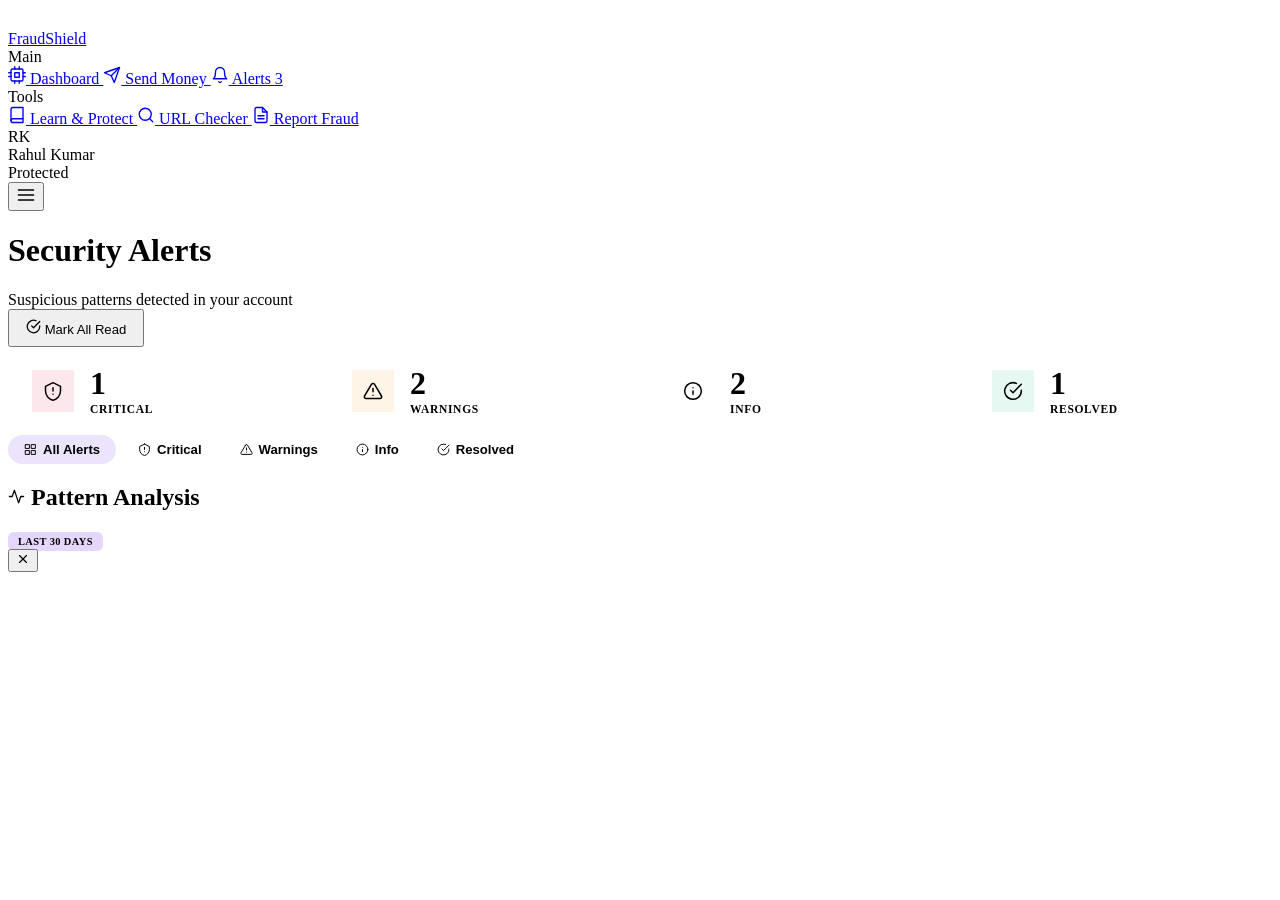
==== alerts.html @ bb003f95 "Implement Dashboard, Alerts, and Reporting UI modules" ====
<!DOCTYPE html>
<html lang="en">
<head>
  <meta charset="UTF-8"/>
  <meta name="viewport" content="width=device-width, initial-scale=1.0"/>
  <title>Security Alerts – FraudShield</title>
  <meta name="description" content="Review and manage all your security alerts and fraud warnings."/>
  <link rel="stylesheet" href="styles/main.css"/>
  <link rel="stylesheet" href="styles/dashboard.css"/>
</head>
<body>
<div class="app-body">

<aside class="sidebar" id="sidebar">
  <div class="sidebar-header">
    <a href="index.html" class="sidebar-logo">
      <div class="logo-icon">
        <svg width="18" height="18" viewBox="0 0 24 24" fill="none" stroke="white" stroke-width="2" stroke-linecap="round" stroke-linejoin="round"><path d="M12 2L3 6.5v5.5C3 17.5 7 22 12 23c5-1 9-5.5 9-11V6.5L12 2z"/><polyline points="9,12 11,14 15,10"/></svg>
      </div>
      <span class="logo-text">FraudShield</span>
    </a>
  </div>
  <nav class="sidebar-nav">
    <div class="nav-section-label">Main</div>
    <a href="dashboard.html" class="nav-item">
      <svg width="18" height="18" viewBox="0 0 24 24" fill="none" stroke="currentColor" stroke-width="1.8" stroke-linecap="round" stroke-linejoin="round" class="icon"><rect x="4" y="4" width="16" height="16" rx="2"/><rect x="9" y="9" width="6" height="6"/><line x1="9" y1="1" x2="9" y2="4"/><line x1="15" y1="1" x2="15" y2="4"/><line x1="9" y1="20" x2="9" y2="23"/><line x1="15" y1="20" x2="15" y2="23"/><line x1="20" y1="9" x2="23" y2="9"/><line x1="20" y1="14" x2="23" y2="14"/><line x1="1" y1="9" x2="4" y2="9"/><line x1="1" y1="14" x2="4" y2="14"/></svg>
      Dashboard
    </a>
    <a href="transaction.html" class="nav-item">
      <svg width="18" height="18" viewBox="0 0 24 24" fill="none" stroke="currentColor" stroke-width="1.8" stroke-linecap="round" stroke-linejoin="round" class="icon"><line x1="22" y1="2" x2="11" y2="13"/><polygon points="22,2 15,22 11,13 2,9 22,2"/></svg>
      Send Money
    </a>
    <a href="alerts.html" class="nav-item active">
      <svg width="18" height="18" viewBox="0 0 24 24" fill="none" stroke="currentColor" stroke-width="1.8" stroke-linecap="round" stroke-linejoin="round" class="icon"><path d="M18 8A6 6 0 006 8c0 7-3 9-3 9h18s-3-2-3-9"/><path d="M13.73 21a2 2 0 01-3.46 0"/></svg>
      Alerts
      <span class="nav-badge" id="alertBadge">3</span>
    </a>
    <div class="nav-section-label">Tools</div>
    <a href="learn.html" class="nav-item">
      <svg width="18" height="18" viewBox="0 0 24 24" fill="none" stroke="currentColor" stroke-width="1.8" stroke-linecap="round" stroke-linejoin="round" class="icon"><path d="M4 19.5A2.5 2.5 0 016.5 17H20"/><path d="M6.5 2H20v20H6.5A2.5 2.5 0 014 19.5v-15A2.5 2.5 0 016.5 2z"/></svg>
      Learn &amp; Protect
    </a>
    <a href="checker.html" class="nav-item">
      <svg width="18" height="18" viewBox="0 0 24 24" fill="none" stroke="currentColor" stroke-width="1.8" stroke-linecap="round" stroke-linejoin="round" class="icon"><circle cx="11" cy="11" r="8"/><line x1="21" y1="21" x2="16.65" y2="16.65"/></svg>
      URL Checker
    </a>
    <a href="report.html" class="nav-item">
      <svg width="18" height="18" viewBox="0 0 24 24" fill="none" stroke="currentColor" stroke-width="1.8" stroke-linecap="round" stroke-linejoin="round" class="icon"><path d="M14 2H6a2 2 0 00-2 2v16a2 2 0 002 2h12a2 2 0 002-2V8z"/><polyline points="14,2 14,8 20,8"/><line x1="16" y1="13" x2="8" y2="13"/><line x1="16" y1="17" x2="8" y2="17"/></svg>
      Report Fraud
    </a>
  </nav>
  <div class="sidebar-footer">
    <div class="sidebar-user">
      <div class="user-avatar">RK</div>
      <div>
        <div class="user-name">Rahul Kumar</div>
        <div class="user-status"><span class="status-dot"></span> Protected</div>
      </div>
    </div>
  </div>
</aside>

<main class="main-content">
  <header class="topbar">
    <button class="menu-toggle" onclick="toggleSidebar()">
      <svg width="20" height="20" viewBox="0 0 24 24" fill="none" stroke="currentColor" stroke-width="2" stroke-linecap="round" stroke-linejoin="round"><line x1="3" y1="12" x2="21" y2="12"/><line x1="3" y1="6" x2="21" y2="6"/><line x1="3" y1="18" x2="21" y2="18"/></svg>
    </button>
    <div class="topbar-title">
      <h1>Security Alerts</h1>
      <span>Suspicious patterns detected in your account</span>
    </div>
    <div class="topbar-end">
      <button class="btn btn-ghost" id="markAllReadBtn" onclick="markAllRead()" style="font-size:0.82rem;padding:8px 16px">
        <svg width="15" height="15" viewBox="0 0 24 24" fill="none" stroke="currentColor" stroke-width="2" stroke-linecap="round" stroke-linejoin="round"><path d="M22 11.08V12a10 10 0 11-5.93-9.14"/><polyline points="22,4 12,14.01 9,11.01"/></svg>
        Mark All Read
      </button>
    </div>
  </header>

  <div class="page-body">

    <!-- Summary Bar -->
    <div class="alerts-summary-bar anim-up">
      <div class="summary-tile">
        <div class="summary-tile-icon si-crimson">
          <svg width="20" height="20" viewBox="0 0 24 24" fill="none" stroke="currentColor" stroke-width="1.8" stroke-linecap="round" stroke-linejoin="round"><path d="M12 2L3 6.5v5.5C3 17.5 7 22 12 23c5-1 9-5.5 9-11V6.5L12 2z"/><line x1="12" y1="8" x2="12" y2="12"/><line x1="12" y1="16" x2="12.01" y2="16"/></svg>
        </div>
        <div>
          <div class="stile-count" style="color:var(--crimson-lt)" id="cnt-critical">1</div>
          <div class="stile-label">Critical</div>
        </div>
      </div>
      <div class="summary-tile">
        <div class="summary-tile-icon si-amber">
          <svg width="20" height="20" viewBox="0 0 24 24" fill="none" stroke="currentColor" stroke-width="1.8" stroke-linecap="round" stroke-linejoin="round"><path d="M10.29 3.86L1.82 18a2 2 0 001.71 3h16.94a2 2 0 001.71-3L13.71 3.86a2 2 0 00-3.42 0z"/><line x1="12" y1="9" x2="12" y2="13"/><line x1="12" y1="17" x2="12.01" y2="17"/></svg>
        </div>
        <div>
          <div class="stile-count" style="color:var(--amber-lt)" id="cnt-warning">2</div>
          <div class="stile-label">Warnings</div>
        </div>
      </div>
      <div class="summary-tile">
        <div class="summary-tile-icon si-sky">
          <svg width="20" height="20" viewBox="0 0 24 24" fill="none" stroke="currentColor" stroke-width="1.8" stroke-linecap="round" stroke-linejoin="round"><circle cx="12" cy="12" r="10"/><line x1="12" y1="8" x2="12" y2="8"/><line x1="12" y1="12" x2="12" y2="16"/></svg>
        </div>
        <div>
          <div class="stile-count" style="color:var(--sky-lt)" id="cnt-info">2</div>
          <div class="stile-label">Info</div>
        </div>
      </div>
      <div class="summary-tile">
        <div class="summary-tile-icon si-emerald">
          <svg width="20" height="20" viewBox="0 0 24 24" fill="none" stroke="currentColor" stroke-width="1.8" stroke-linecap="round" stroke-linejoin="round"><path d="M22 11.08V12a10 10 0 11-5.93-9.14"/><polyline points="22,4 12,14.01 9,11.01"/></svg>
        </div>
        <div>
          <div class="stile-count" style="color:var(--emerald-lt)" id="cnt-resolved">1</div>
          <div class="stile-label">Resolved</div>
        </div>
      </div>
    </div>

    <!-- Filter Tabs -->
    <div class="filter-tabs anim-up" id="filterTabs">
      <button class="filter-tab active" data-filter="all" onclick="filterAlerts('all',this)">
        <svg width="13" height="13" viewBox="0 0 24 24" fill="none" stroke="currentColor" stroke-width="1.8" stroke-linecap="round" stroke-linejoin="round"><rect x="3" y="3" width="7" height="7"/><rect x="14" y="3" width="7" height="7"/><rect x="14" y="14" width="7" height="7"/><rect x="3" y="14" width="7" height="7"/></svg>
        All Alerts
      </button>
      <button class="filter-tab" data-filter="critical" onclick="filterAlerts('critical',this)">
        <svg width="13" height="13" viewBox="0 0 24 24" fill="none" stroke="currentColor" stroke-width="1.8" stroke-linecap="round" stroke-linejoin="round"><path d="M12 2L3 6.5v5.5C3 17.5 7 22 12 23c5-1 9-5.5 9-11V6.5L12 2z"/><line x1="12" y1="8" x2="12" y2="12"/><line x1="12" y1="16" x2="12.01" y2="16"/></svg>
        Critical
      </button>
      <button class="filter-tab" data-filter="warning" onclick="filterAlerts('warning',this)">
        <svg width="13" height="13" viewBox="0 0 24 24" fill="none" stroke="currentColor" stroke-width="1.8" stroke-linecap="round" stroke-linejoin="round"><path d="M10.29 3.86L1.82 18a2 2 0 001.71 3h16.94a2 2 0 001.71-3L13.71 3.86a2 2 0 00-3.42 0z"/><line x1="12" y1="9" x2="12" y2="13"/><line x1="12" y1="17" x2="12.01" y2="17"/></svg>
        Warnings
      </button>
      <button class="filter-tab" data-filter="info" onclick="filterAlerts('info',this)">
        <svg width="13" height="13" viewBox="0 0 24 24" fill="none" stroke="currentColor" stroke-width="1.8" stroke-linecap="round" stroke-linejoin="round"><circle cx="12" cy="12" r="10"/><line x1="12" y1="8" x2="12" y2="8"/><line x1="12" y1="12" x2="12" y2="16"/></svg>
        Info
      </button>
      <button class="filter-tab" data-filter="resolved" onclick="filterAlerts('resolved',this)">
        <svg width="13" height="13" viewBox="0 0 24 24" fill="none" stroke="currentColor" stroke-width="1.8" stroke-linecap="round" stroke-linejoin="round"><path d="M22 11.08V12a10 10 0 11-5.93-9.14"/><polyline points="22,4 12,14.01 9,11.01"/></svg>
        Resolved
      </button>
    </div>

    <!-- Alert List -->
    <div id="alertsContainer" style="display:flex;flex-direction:column;gap:0.875rem"></div>

    <!-- Pattern Analysis -->
    <div class="glass-card col-card anim-up">
      <div class="section-head">
        <h2>
          <svg width="17" height="17" viewBox="0 0 24 24" fill="none" stroke="currentColor" stroke-width="1.8" stroke-linecap="round" stroke-linejoin="round" class="icon"><polyline points="22,12 18,12 15,21 9,3 6,12 2,12"/></svg>
          Pattern Analysis
        </h2>
        <span class="chip chip-violet">Last 30 days</span>
      </div>
      <div class="pattern-grid" id="patternGrid"></div>
    </div>

  </div>
</main>
</div><!-- /.app-body -->

<!-- Alert Detail Modal -->
<div class="modal-overlay" id="alertModal">
  <div class="modal-box" style="max-width:560px">
    <button class="modal-close-btn" onclick="closeModal('alertModal')">
      <svg width="14" height="14" viewBox="0 0 24 24" fill="none" stroke="currentColor" stroke-width="2" stroke-linecap="round" stroke-linejoin="round"><line x1="18" y1="6" x2="6" y2="18"/><line x1="6" y1="6" x2="18" y2="18"/></svg>
    </button>
    <div id="alertModalContent"></div>
  </div>
</div>

<script src="js/app.js"></script>
<script src="js/icons.js"></script>
<script src="js/alerts.js"></script>
</body>
</html>
---- styles/dashboard.css ----
/* ====================================================
   FraudShield – dashboard.css  v2
   ==================================================== */

/* Safety Score Card */
.score-card {
  padding: 2rem;
  display: flex; align-items: center; gap: 2.5rem;
  position: relative; overflow: hidden;
}
.score-card::after {
  content: '';
  position: absolute; right: -60px; top: -60px;
  width: 280px; height: 280px; border-radius: 50%;
  background: radial-gradient(circle, rgba(124,58,237,0.12) 0%, transparent 70%);
  pointer-events: none;
}
.score-text { flex: 1; min-width: 0; }
.score-eyebrow {
  font-size: 0.68rem; font-weight: 800; letter-spacing: 0.14em;
  text-transform: uppercase; color: var(--violet-lt); margin-bottom: 0.75rem;
  display: flex; align-items: center; gap: 6px;
}
.score-eyebrow .icon { width: 13px; height: 13px; }
.score-number {
  font-family: var(--fhead); font-size: 4.5rem; font-weight: 900;
  line-height: 1; letter-spacing: -0.04em; color: var(--t1);
}
.score-max { font-size: 1.6rem; font-weight: 400; color: var(--t3); vertical-align: baseline; }
.score-level {
  margin-top: 0.75rem; display: flex; align-items: center; gap: 10px;
  font-size: 1rem; font-weight: 700;
}
.score-tip {
  font-size: 0.83rem; color: var(--t2); margin-top: 0.5rem;
  line-height: 1.5; max-width: 320px;
}
.score-ring-wrap { flex-shrink: 0; position: relative; z-index: 1; }
.ring-svg { filter: drop-shadow(0 0 16px rgba(124,58,237,0.35)); }
.ring-track { opacity: 0.08; }
.ring-fill {
  transition: stroke-dashoffset 1.5s cubic-bezier(0.4,0,0.2,1);
  transform-origin: center; transform: rotate(-90deg);
}
.ring-text { font-family: var(--fhead); }
.ring-num { font-size: 14px; font-weight: 800; fill: var(--t1); }
.ring-pct { font-size: 8px; font-weight: 600; fill: var(--t3); }

.score-actions { display: flex; gap: 0.875rem; margin-top: 1.5rem; flex-wrap: wrap; }
.score-actions .btn { font-size: 0.84rem; padding: 10px 20px; }

/* Threat Breakdown Strips */
.threat-strips { display: grid; grid-template-columns: repeat(3,1fr); gap: 1rem; margin-top: 1rem; }
.threat-strip {
  padding: 1.25rem;
  border-radius: var(--r-md);
  background: var(--bg-glass);
  border: 1px solid var(--border);
  display: flex; flex-direction: column; gap: 8px;
  position: relative; overflow: hidden;
}
.threat-strip::before {
  content: ''; position: absolute; left: 0; top: 0; bottom: 0; width: 3px;
}
.threat-strip.danger-strip::before { background: var(--crimson); }
.threat-strip.warn-strip::before   { background: var(--amber); }
.threat-strip.ok-strip::before     { background: var(--emerald); }
.ts-header { display: flex; justify-content: space-between; align-items: center; }
.ts-label { font-size: 0.75rem; font-weight: 600; color: var(--t3); }
.ts-val   { font-family: var(--fmono); font-size: 0.8rem; font-weight: 700; }
.ts-bar-track { height: 4px; background: rgba(255,255,255,0.06); border-radius: 99px; }
.ts-bar { height: 100%; border-radius: 99px; transition: width 1.2s ease; }

/* Risk Analysis Card (Transaction page) */
.risk-meter-card { padding: 1.5rem; }
.risk-label-row { display: flex; align-items: center; justify-content: space-between; margin-bottom: 0.875rem; }
.risk-label-title { font-size: 0.78rem; font-weight: 700; color: var(--t3); text-transform: uppercase; letter-spacing: 0.08em; }
.risk-label-value {
  font-family: var(--fmono); font-size: 0.82rem; font-weight: 700; padding: 3px 10px;
  border-radius: 99px;
}
.risk-label-value.low      { background: rgba(5,150,105,0.12); color: var(--emerald-lt); }
.risk-label-value.medium   { background: rgba(217,119,6,0.12);  color: var(--amber-lt); }
.risk-label-value.high     { background: rgba(217,119,6,0.15);  color: var(--amber-lt); }
.risk-label-value.critical { background: rgba(220,38,38,0.12); color: var(--crimson-lt); }

.risk-track {
  height: 10px; background: rgba(255,255,255,0.07);
  border-radius: 99px; overflow: hidden; margin-bottom: 1rem;
  position: relative;
}
.risk-fill {
  height: 100%; width: 0; border-radius: 99px;
  transition: width 0.7s ease, background 0.7s;
}
.risk-markers {
  display: flex; justify-content: space-between;
  font-size: 0.64rem; color: var(--t3); margin-top: 3px;
  font-family: var(--fmono);
}

.risk-factors { display: flex; flex-direction: column; gap: 6px; margin-top: 1rem; }
.rf-item {
  display: flex; align-items: flex-start; gap: 8px;
  padding: 9px 12px; border-radius: var(--r-sm);
  font-size: 0.8rem; color: var(--t2); line-height: 1.4;
}
.rf-item .icon { width: 14px; height: 14px; flex-shrink: 0; margin-top: 1px; }
.rf-ok  { background: rgba(5,150,105,0.06); border: 1px solid rgba(52,211,153,0.12); }
.rf-ok .icon { color: var(--emerald-lt); }
.rf-warn{ background: rgba(217,119,6,0.06); border: 1px solid rgba(251,191,36,0.15); }
.rf-warn .icon{ color: var(--amber-lt); }
.rf-bad { background: rgba(220,38,38,0.06); border: 1px solid rgba(248,113,113,0.15); }
.rf-bad .icon { color: var(--crimson-lt); }

/* Fraud Modal */
.fraud-modal-head {
  padding: 2rem; text-align: center;
  position: relative;
}
.fraud-modal-head::after {
  content:''; position:absolute; inset:0; pointer-events:none;
  background: radial-gradient(ellipse at 50% 0%, rgba(220,38,38,0.15) 0%, transparent 70%);
}
.fraud-modal-head.warn-head::after {
  background: radial-gradient(ellipse at 50% 0%, rgba(217,119,6,0.15) 0%, transparent 70%);
}
.fraud-icon-ring {
  width: 72px; height: 72px; border-radius: 50%;
  display: flex; align-items: center; justify-content: center;
  margin: 0 auto 1.25rem;
  position: relative; z-index: 1;
}
.fraud-icon-ring.danger-ring { background: rgba(220,38,38,0.12); border: 2px solid rgba(248,113,113,0.3); }
.fraud-icon-ring.warn-ring   { background: rgba(217,119,6,0.12); border: 2px solid rgba(251,191,36,0.3); }
.fraud-icon-ring .icon { width: 32px; height: 32px; }
.fir-danger .icon { color: var(--crimson-lt); }
.fir-warn   .icon { color: var(--amber-lt); }
.fraud-modal-title {
  font-family: var(--fhead); font-size: 1.4rem; font-weight: 800;
  color: var(--t1); position: relative; z-index: 1;
}
.fraud-modal-subtitle {
  font-size: 0.85rem; color: var(--t2); margin-top: 0.4rem;
  font-family: var(--fmono); position: relative; z-index: 1;
}

.fraud-modal-body { padding: 1.5rem; }
.risk-breakdown { display: flex; flex-direction: column; gap: 8px; margin-bottom: 1.25rem; }

.edu-box {
  padding: 1rem 1.25rem; border-radius: var(--r-md);
  background: rgba(124,58,237,0.07); border: 1px solid rgba(124,58,237,0.18);
  font-size: 0.83rem; color: var(--t2); line-height: 1.6;
}
.edu-box strong { color: var(--violet-lt); }

.fraud-modal-actions {
  padding: 1.25rem 1.5rem 1.5rem;
  display: flex; flex-direction: column; gap: 0.75rem;
  border-top: 1px solid var(--border);
}
.fraud-modal-actions .btn { font-size: 0.9rem; padding: 13px; width: 100%; }

/* Full Alerts page */
.alerts-summary-bar {
  display: grid; grid-template-columns: repeat(4,1fr); gap: 1rem;
}
.summary-tile {
  padding: 1.25rem 1.5rem; border-radius: var(--r-lg);
  background: var(--bg-glass); border: 1px solid var(--border);
  display: flex; align-items: center; gap: 1rem;
}
.summary-tile-icon {
  width: 42px; height: 42px; border-radius: var(--r-md);
  display: flex; align-items: center; justify-content: center; flex-shrink: 0;
}
.summary-tile-icon .icon { width: 20px; height: 20px; }
.stile-count { font-family: var(--fhead); font-size: 2rem; font-weight: 800; line-height: 1; }
.stile-label { font-size: 0.72rem; color: var(--t3); font-weight: 600; margin-top: 4px; text-transform: uppercase; letter-spacing: 0.06em; }

.filter-tabs {
  display: flex; gap: 6px; flex-wrap: wrap;
}
.filter-tab {
  padding: 7px 16px; border-radius: 99px;
  background: none; border: 1px solid var(--border);
  color: var(--t3); font-size: 0.82rem; font-weight: 600;
  cursor: pointer; display: flex; align-items: center; gap: 6px;
  transition: all 0.2s;
}
.filter-tab .icon { width: 13px; height: 13px; }
.filter-tab:hover { border-color: rgba(255,255,255,0.2); color: var(--t2); }
.filter-tab.active { background: rgba(124,58,237,0.14); border-color: rgba(124,58,237,0.4); color: var(--violet-lt); }

.full-alert-card {
  padding: 1.25rem 1.5rem; border-radius: var(--r-lg);
  border: 1px solid var(--border); cursor: pointer;
  transition: all 0.25s; position: relative;
}
.full-alert-card::before {
  content:''; position:absolute; left:0; top:0; bottom:0;
  width:3px; border-radius:99px 0 0 99px;
}
.full-alert-card.critical::before { background: var(--crimson); }
.full-alert-card.warning::before  { background: var(--amber); }
.full-alert-card.info::before     { background: var(--sky); }
.full-alert-card.resolved::before { background: var(--emerald); }
.full-alert-card.critical { background: rgba(220,38,38,0.04); }
.full-alert-card.warning  { background: rgba(217,119,6,0.04); }
.full-alert-card.info     { background: rgba(2,132,199,0.04); }
.full-alert-card.resolved { background: rgba(5,150,105,0.04); }
.full-alert-card:hover { transform: translateX(4px); box-shadow: var(--sh-md); }
.full-alert-card.unread { border-color: rgba(255,255,255,0.12); }

.alert-card-header { display: flex; align-items: center; gap: 12px; margin-bottom: 0.75rem; }
.alert-card-icon {
  width: 36px; height: 36px; border-radius: var(--r-sm);
  display: flex; align-items: center; justify-content: center; flex-shrink: 0;
}
.alert-card-icon .icon { width: 18px; height: 18px; }
.aci-critical { background: rgba(220,38,38,0.12); color: var(--crimson-lt); }
.aci-warning  { background: rgba(217,119,6,0.12);  color: var(--amber-lt); }
.aci-info     { background: rgba(2,132,199,0.12);  color: var(--sky-lt); }
.aci-resolved { background: rgba(5,150,105,0.12);  color: var(--emerald-lt); }
.alert-card-title {
  font-family: var(--fhead); font-size: 0.95rem; font-weight: 700;
  color: var(--t1); display: flex; align-items: center; gap: 10px;
}
.alert-card-desc { font-size: 0.82rem; color: var(--t2); line-height: 1.55; }
.alert-card-footer {
  display: flex; align-items: center; justify-content: space-between;
  margin-top: 1rem; padding-top: 0.875rem; border-top: 1px solid var(--border);
}
.alert-card-time { font-size: 0.7rem; color: var(--t3); }
.alert-card-actions { display: flex; gap: 0.5rem; }
.alert-action-btn {
  padding: 6px 14px; border-radius: var(--r-xs);
  font-size: 0.76rem; font-weight: 600; cursor: pointer;
  border: 1px solid var(--border); background: var(--bg-glass);
  color: var(--t2); transition: all 0.2s;
}
.alert-action-btn:hover { color: var(--t1); border-color: rgba(255,255,255,0.2); }
.btn-take-action {
  background: rgba(220,38,38,0.1) !important;
  border-color: rgba(220,38,38,0.3) !important;
  color: var(--crimson-lt) !important;
}
.btn-take-action:hover { background: rgba(220,38,38,0.18) !important; }

.unread-dot {
  width: 8px; height: 8px; border-radius: 50%;
  background: var(--violet-lt); position: absolute; top: 1rem; right: 1rem;
  animation: pulse-green 2s infinite;
}

/* Pattern Analysis */
.pattern-grid { display: grid; grid-template-columns: repeat(auto-fit,minmax(200px,1fr)); gap: 1rem; }
.pattern-item { padding: 1.1rem 1.25rem; border-radius: var(--r-md); background: var(--bg-glass); border: 1px solid var(--border); }
.pi-row { display: flex; justify-content: space-between; align-items: center; margin-bottom: 8px; }
.pi-label { font-size: 0.78rem; font-weight: 600; color: var(--t3); }
.pi-value { font-family: var(--fmono); font-size: 0.8rem; font-weight: 700; }
.pi-desc  { font-size: 0.72rem; color: var(--t3); margin-top: 6px; line-height: 1.4; }

/* Checker */
.url-scan-card { padding: 2rem; }
.url-input-wrap {
  display: flex; gap: 1rem; align-items: flex-start;
}
.url-field-wrap { flex: 1; position: relative; }
.url-field-wrap .form-input {
  padding-left: 44px; padding-right: 44px;
  font-family: var(--fmono); font-size: 0.88rem;
}
.url-input-icon { position: absolute; left: 14px; top: 50%; transform: translateY(-50%); color: var(--t3); width: 16px; height: 16px; pointer-events: none; }
.url-clear-btn { position: absolute; right: 12px; top: 50%; transform: translateY(-50%); background: none; border: none; color: var(--t3); cursor: pointer; display: none; padding: 2px; }
.url-clear-btn:hover { color: var(--t1); }
.url-clear-btn .icon { width: 14px; height: 14px; }

.scan-anim { display: flex; align-items: center; gap: 5px; }
.scan-bar {
  width: 4px; border-radius: 99px; background: var(--violet-lt);
  animation: scan-bars 1s ease-in-out infinite; flex-shrink: 0;
}
.scan-bar:nth-child(1){ height:12px; animation-delay:0s; }
.scan-bar:nth-child(2){ height:24px; animation-delay:0.15s; }
.scan-bar:nth-child(3){ height:18px; animation-delay:0.3s; }
.scan-bar:nth-child(4){ height:28px; animation-delay:0.45s; }
.scan-bar:nth-child(5){ height:16px; animation-delay:0.6s; }
@keyframes scan-bars { 0%,100%{ opacity:.3; transform:scaleY(0.7); } 50%{ opacity:1; transform:scaleY(1); } }

.result-box { padding: 1.5rem; border-radius: var(--r-lg); display: none; }
.result-box.safe    { background: rgba(5,150,105,0.06); border: 1px solid rgba(52,211,153,0.2); }
.result-box.warning { background: rgba(217,119,6,0.06); border: 1px solid rgba(251,191,36,0.2); }
.result-box.danger  { background: rgba(220,38,38,0.06); border: 1px solid rgba(248,113,113,0.2); }

.result-verdict-row { display: flex; align-items: center; gap: 12px; margin-bottom: 1.25rem; }
.verdict-icon { width: 42px; height: 42px; border-radius: var(--r-md); display: flex; align-items: center; justify-content: center; flex-shrink: 0; }
.verdict-icon .icon { width: 22px; height: 22px; }
.vi-safe    { background: rgba(5,150,105,0.15); color: var(--emerald-lt); }
.vi-warning { background: rgba(217,119,6,0.15);  color: var(--amber-lt); }
.vi-danger  { background: rgba(220,38,38,0.12); color: var(--crimson-lt); }
.verdict-title { font-family: var(--fhead); font-size: 1.1rem; font-weight: 800; }
.verdict-url   { font-family: var(--fmono); font-size: 0.75rem; color: var(--t3); margin-top: 3px; max-width: 400px; overflow: hidden; text-overflow: ellipsis; white-space: nowrap; }

.check-grid { display: grid; grid-template-columns: repeat(auto-fit, minmax(130px,1fr)); gap: 0.875rem; }
.check-item { padding: 1rem; border-radius: var(--r-md); background: rgba(255,255,255,0.03); border: 1px solid var(--border); }
.check-item-label { font-size: 0.7rem; font-weight: 600; color: var(--t3); margin-bottom: 4px; }
.check-item-val { font-size: 0.85rem; font-weight: 700; display: flex; align-items: center; gap: 5px; }
.check-item-val .icon { width: 14px; height: 14px; }
.cv-ok   { color: var(--emerald-lt); }
.cv-bad  { color: var(--crimson-lt); }
.cv-warn { color: var(--amber-lt); }
.check-item-desc { font-size: 0.7rem; color: var(--t3); margin-top: 4px; }

/* Recent Checks */
.recent-item {
  display: flex; align-items: center; gap: 10px;
  padding: 10px 12px; border-radius: var(--r-sm);
  cursor: pointer; transition: background 0.2s;
}
.recent-item:hover { background: var(--bg-hover); }
.ri-icon { width: 28px; height: 28px; border-radius: var(--r-xs); display: flex; align-items: center; justify-content: center; flex-shrink: 0; }
.ri-icon .icon { width: 14px; height: 14px; }
.ri-url { font-family: var(--fmono); font-size: 0.78rem; color: var(--t2); flex: 1; overflow: hidden; text-overflow: ellipsis; white-space: nowrap; }
.ri-status { font-size: 0.68rem; font-weight: 700; padding: 2px 8px; border-radius: 99px; }
.ri-time { font-size: 0.68rem; color: var(--t3); margin-left: 8px; }

/* Flag education cards */
.flag-cards { display: grid; grid-template-columns: repeat(3,1fr); gap: 1rem; }
.flag-card { padding: 1.25rem; border-radius: var(--r-md); background: var(--bg-glass); border: 1px solid var(--border); }
.flag-icon { width: 38px; height: 38px; border-radius: var(--r-sm); display: flex; align-items: center; justify-content: center; margin-bottom: 0.875rem; }
.flag-icon .icon { width: 19px; height: 19px; }
.flag-title { font-size: 0.85rem; font-weight: 700; color: var(--t1); margin-bottom: 5px; }
.flag-desc  { font-size: 0.76rem; color: var(--t2); line-height: 1.5; }

/* Learn page */
.journey-card { padding: 1.75rem; }
.journey-meta { display: flex; align-items: center; gap: 2rem; margin-bottom: 1.25rem; }
.j-stat { text-align: center; }
.j-stat-val { font-family: var(--fhead); font-size: 2rem; font-weight: 800; color: var(--t1); line-height: 1; }
.j-stat-lable { font-size: 0.7rem; color: var(--t3); margin-top: 4px; font-weight: 600; }
.j-progress-bar { height: 8px; background: rgba(255,255,255,0.07); border-radius: 99px; overflow: hidden; }
.j-fill { height: 100%; border-radius: 99px; background: var(--g-brand); transition: width 1s ease; }
.j-pct { font-size: 0.76rem; color: var(--t3); margin-top: 6px; text-align: right; }

.mod-tabs { display: flex; gap: 6px; flex-wrap: wrap; }
.mod-tab {
  padding: 7px 16px; border-radius: 99px; border: 1px solid var(--border);
  background: none; color: var(--t3); font-size: 0.82rem; font-weight: 600;
  cursor: pointer; display: flex; align-items: center; gap: 6px; transition: all 0.2s;
}
.mod-tab .icon { width: 13px; height: 13px; }
.mod-tab:hover { border-color: rgba(255,255,255,0.2); color: var(--t2); }
.mod-tab.active { background: rgba(124,58,237,0.14); border-color: rgba(124,58,237,0.4); color: var(--violet-lt); }

.lessons-grid { display: grid; grid-template-columns: repeat(auto-fill, minmax(280px,1fr)); gap: 1.25rem; }
.lesson-card {
  border-radius: var(--r-lg); border: 1px solid var(--border);
  background: var(--bg-glass);
  cursor: pointer; overflow: hidden;
  transition: all 0.25s;
}
.lesson-card:hover { border-color: rgba(124,58,237,0.3); transform: translateY(-4px); box-shadow: var(--sh-violet); }
.lesson-card.completed { border-color: rgba(5,150,105,0.25); }

.lesson-thumb {
  height: 100px; display: flex; align-items: center; justify-content: center;
  position: relative; overflow: hidden;
}
.lesson-thumb .icon { width: 40px; height: 40px; opacity: 0.9; }
.lesson-thumb::after {
  content: ''; position: absolute; inset: 0;
  background: linear-gradient(to bottom, transparent 50%, rgba(0,0,0,0.4));
}
.t-violet  { background: linear-gradient(135deg, rgba(124,58,237,0.5), rgba(167,139,250,0.3)); color: var(--violet-lt); }
.t-crimson { background: linear-gradient(135deg, rgba(220,38,38,0.5), rgba(248,113,113,0.3)); color: var(--crimson-lt); }
.t-teal    { background: linear-gradient(135deg, rgba(13,148,136,0.5), rgba(45,212,191,0.3)); color: var(--teal-lt); }
.t-amber   { background: linear-gradient(135deg, rgba(217,119,6,0.5), rgba(251,191,36,0.3)); color: var(--amber-lt); }
.t-sky     { background: linear-gradient(135deg, rgba(2,132,199,0.5), rgba(56,189,248,0.3)); color: var(--sky-lt); }
.t-emerald { background: linear-gradient(135deg, rgba(5,150,105,0.5), rgba(52,211,153,0.3)); color: var(--emerald-lt); }

.lesson-completed-overlay {
  position: absolute; top: 8px; right: 8px; z-index: 2;
  width: 24px; height: 24px; border-radius: 50%;
  background: var(--emerald); display: flex; align-items: center; justify-content: center;
}
.lesson-completed-overlay .icon { width: 14px; height: 14px; color: white; }

.lesson-body { padding: 1.25rem; }
.lesson-cat { font-size: 0.65rem; font-weight: 800; letter-spacing: 0.1em; text-transform: uppercase; color: var(--violet-lt); margin-bottom: 5px; }
.lesson-title { font-family: var(--fhead); font-size: 0.95rem; font-weight: 700; color: var(--t1); margin-bottom: 6px; line-height: 1.3; }
.lesson-desc  { font-size: 0.78rem; color: var(--t2); line-height: 1.5; }
.lesson-footer {
  display: flex; align-items: center; gap: 8px; flex-wrap: wrap;
  margin-top: 0.875rem; padding-top: 0.875rem; border-top: 1px solid var(--border);
}
.lesson-meta-pill {
  display: inline-flex; align-items: center; gap: 4px;
  padding: 3px 9px; border-radius: 99px;
  font-size: 0.68rem; font-weight: 600;
  background: var(--bg-glass); border: 1px solid var(--border); color: var(--t3);
}
.lesson-meta-pill .icon { width: 11px; height: 11px; }
.xp-pill { margin-left: auto; background: rgba(124,58,237,0.1); border-color: rgba(124,58,237,0.2); color: var(--violet-lt); }

/* Quiz */
.quiz-wrap { max-width: 620px; }
.quiz-q-num { font-size: 0.72rem; font-weight: 700; color: var(--violet-lt); text-transform: uppercase; letter-spacing: 0.1em; margin-bottom: 0.75rem; }
.quiz-question-text { font-family: var(--fhead); font-size: 1.05rem; font-weight: 700; color: var(--t1); line-height: 1.5; }
.quiz-options { display: flex; flex-direction: column; gap: 8px; margin-top: 1.25rem; }
.quiz-opt {
  padding: 12px 16px; border-radius: var(--r-md);
  border: 1px solid var(--border);
  background: var(--bg-glass);
  cursor: pointer; font-size: 0.88rem; color: var(--t2); font-weight: 500;
  transition: all 0.2s; display: flex; align-items: center; gap: 10px;
}
.quiz-opt:hover { border-color: rgba(124,58,237,0.4); color: var(--t1); background: rgba(124,58,237,0.07); }
.quiz-opt.correct { border-color: rgba(5,150,105,0.5); background: rgba(5,150,105,0.1); color: var(--emerald-lt); }
.quiz-opt.wrong   { border-color: rgba(220,38,38,0.4); background: rgba(220,38,38,0.07); color: var(--crimson-lt); }
.opt-num { width: 24px; height: 24px; border-radius: 50%; border: 1px solid var(--border); display: flex; align-items: center; justify-content: center; font-size: 0.7rem; font-weight: 700; flex-shrink: 0; }
.quiz-feedback {
  padding: 12px 15px; border-radius: var(--r-md);
  font-size: 0.84rem; line-height: 1.55; margin-top: 1rem;
}
.fb-correct { background: rgba(5,150,105,0.08); border: 1px solid rgba(52,211,153,0.2); color: var(--emerald-lt); }
.fb-wrong   { background: rgba(220,38,38,0.07); border: 1px solid rgba(248,113,113,0.2); color: var(--crimson-lt); }
.quiz-nav { display: flex; align-items: center; justify-content: space-between; margin-top: 1.5rem; }

/* Report page */
.emergency-bar {
  padding: 1rem 1.5rem; border-radius: var(--r-lg);
  background: rgba(220,38,38,0.08); border: 1px solid rgba(220,38,38,0.25);
  display: flex; align-items: center; justify-content: space-between;
  gap: 1rem;
}
.emergency-bar-left { display: flex; align-items: center; gap: 12px; }
.emergency-icon { width: 40px; height: 40px; border-radius: var(--r-md); background: rgba(220,38,38,0.15); display: flex; align-items: center; justify-content: center; flex-shrink: 0; }
.emergency-icon .icon { width: 20px; height: 20px; color: var(--crimson-lt); }
.emergency-title { font-weight: 700; color: var(--t1); font-size: 0.95rem; }
.emergency-sub { font-size: 0.78rem; color: var(--t2); margin-top: 2px; }
.emergency-num { font-family: var(--fhead); font-size: 1.5rem; font-weight: 900; color: var(--crimson-lt); letter-spacing: -0.02em; }

.report-columns { display: grid; grid-template-columns: 1fr 320px; gap: 1.5rem; align-items: start; }
.report-card { padding: 1.75rem; }

.step-indicator { display: flex; align-items: center; margin-bottom: 2rem; }
.rport-step {
  display: flex; flex-direction: column; align-items: center; gap: 5px;
  position: relative; flex: 1;
}
.rport-step:not(:last-child)::after {
  content: ''; position: absolute; left: calc(50% + 18px); top: 18px;
  right: calc(-50% + 18px); height: 2px;
  background: var(--border);
  transition: background 0.4s;
}
.rport-step.done:not(:last-child)::after { background: var(--violet); }
.step-circle {
  width: 36px; height: 36px; border-radius: 50%;
  border: 2px solid var(--border);
  display: flex; align-items: center; justify-content: center;
  font-size: 0.82rem; font-weight: 700; color: var(--t3);
  background: var(--bg-card); transition: all 0.3s; flex-shrink: 0;
}
.step-circle .icon { width: 14px; height: 14px; }
.rport-step.active .step-circle { border-color: var(--violet); color: var(--violet-lt); background: rgba(124,58,237,0.12); }
.rport-step.done   .step-circle { border-color: var(--emerald); background: rgba(5,150,105,0.15); color: var(--emerald-lt); }
.step-text { font-size: 0.7rem; font-weight: 600; color: var(--t3); }
.rport-step.active .step-text { color: var(--violet-lt); }
.rport-step.done   .step-text { color: var(--emerald-lt); }

.step-body { display: none; }
.step-body.visible { display: block; }

.fraud-type-grid { display: grid; grid-template-columns: repeat(3,1fr); gap: 0.875rem; }
.fraud-type-card {
  padding: 1.25rem 0.875rem; border-radius: var(--r-md);
  border: 1px solid var(--border); background: var(--bg-glass);
  cursor: pointer; text-align: center;
  transition: all 0.2s; display: flex; flex-direction: column; align-items: center; gap: 10px;
}
.fraud-type-card:hover { border-color: rgba(124,58,237,0.3); background: rgba(124,58,237,0.07); }
.fraud-type-card.selected { border-color: rgba(124,58,237,0.6); background: rgba(124,58,237,0.12); }
.ft-icon { width: 46px; height: 46px; border-radius: var(--r-md); display: flex; align-items: center; justify-content: center; }
.ft-icon .icon { width: 22px; height: 22px; }
.ft-label { font-size: 0.8rem; font-weight: 700; color: var(--t1); }
.ft-desc  { font-size: 0.7rem; color: var(--t3); line-height: 1.4; }

.what-to-do-card { padding: 1.25rem; border-radius: var(--r-lg); background: var(--bg-glass); border: 1px solid var(--border); }
.wtd-step {
  display: flex; gap: 12px; padding: 10px 0;
  border-bottom: 1px solid var(--border);
}
.wtd-step:last-child { border-bottom: none; }
.wtd-num { width: 24px; height: 24px; border-radius: 50%; background: rgba(124,58,237,0.15); display: flex; align-items: center; justify-content: center; font-size: 0.7rem; font-weight: 800; color: var(--violet-lt); flex-shrink: 0; }
.wtd-text { font-size: 0.82rem; color: var(--t2); line-height: 1.5; }

.helpline-item { display: flex; align-items: center; gap: 12px; padding: 10px 0; border-bottom: 1px solid var(--border); }
.helpline-item:last-child { border-bottom: none; }
.helpline-icon { width: 34px; height: 34px; border-radius: var(--r-sm); display: flex; align-items: center; justify-content: center; flex-shrink: 0; }
.helpline-icon .icon { width: 16px; height: 16px; }
.helpline-name { font-size: 0.82rem; font-weight: 700; color: var(--t1); }
.helpline-num  { font-family: var(--fmono); font-size: 0.9rem; font-weight: 800; color: var(--violet-lt); }

.preview-row {
  display: flex; justify-content: space-between; align-items: flex-start; gap: 1rem;
  padding: 9px 0; border-bottom: 1px solid var(--border);
}
.preview-row:last-child { border-bottom: none; }
.prev-label { font-size: 0.75rem; color: var(--t3); font-weight: 600; white-space: nowrap; }
.prev-value { font-size: 0.82rem; color: var(--t1); font-weight: 500; text-align: right; }

.upload-zone {
  border: 2px dashed var(--border); border-radius: var(--r-md);
  padding: 2rem; text-align: center; cursor: pointer;
  transition: all 0.25s;
}
.upload-zone:hover { border-color: rgba(124,58,237,0.5); background: rgba(124,58,237,0.04); }
.upload-icon { width: 44px; height: 44px; border-radius: var(--r-md); background: rgba(124,58,237,0.1); display: flex; align-items: center; justify-content: center; margin: 0 auto 1rem; }
.upload-icon .icon { width: 22px; height: 22px; color: var(--violet-lt); }
.upload-label { font-weight: 600; color: var(--t2); margin-bottom: 4px; }
.upload-sub { font-size: 0.76rem; color: var(--t3); }

.uploaded-file {
  display: flex; align-items: center; gap: 8px; padding: 7px 10px;
  border-radius: var(--r-sm); background: rgba(124,58,237,0.07);
  border: 1px solid rgba(124,58,237,0.2);
  font-size: 0.78rem; color: var(--violet-lt); margin-top: 6px;
}
.uploaded-file .icon { width: 13px; height: 13px; }

/* Landing Page Additions */
.landing-nav {
  position: fixed; top: 0; left: 0; right: 0; z-index: 999;
  padding: 0 2.5rem; height: 64px;
  display: flex; align-items: center; justify-content: space-between;
  transition: all 0.3s;
}
.landing-nav.scrolled {
  background: rgba(5,8,18,0.9);
  backdrop-filter: blur(20px);
  border-bottom: 1px solid var(--border);
}
.nav-links { display: flex; align-items: center; gap: 0.5rem; }
.nav-links a {
  padding: 8px 16px; color: var(--t3); text-decoration: none;
  font-size: 0.88rem; font-weight: 500; border-radius: var(--r-sm);
  transition: all 0.2s;
}
.nav-links a:hover { color: var(--t1); background: var(--bg-hover); }
.nav-cta { display: flex; align-items: center; gap: 0.75rem; }

.hero-section {
  min-height: 100vh; display: flex; align-items: center;
  position: relative; overflow: hidden;
  padding: 8rem 2.5rem 4rem;
}
.hero-bg-glow {
  position: absolute; inset: 0; pointer-events: none;
}
.glow-1 { position: absolute; width: 600px; height: 600px; top: -150px; left: -100px; border-radius: 50%; background: radial-gradient(circle, rgba(124,58,237,0.12) 0%, transparent 70%); animation: drift1 20s ease-in-out infinite; }
.glow-2 { position: absolute; width: 500px; height: 500px; top: 100px; right: -100px; border-radius: 50%; background: radial-gradient(circle, rgba(13,148,136,0.1) 0%, transparent 70%); animation: drift2 25s ease-in-out infinite; }
@keyframes drift1 { 0%,100%{transform:translate(0,0)} 33%{transform:translate(40px,-30px)} 66%{transform:translate(-20px,40px)} }
@keyframes drift2 { 0%,100%{transform:translate(0,0)} 33%{transform:translate(-40px,20px)} 66%{transform:translate(30px,-40px)} }

.hero-grid { display: grid; grid-template-columns: 1fr 1fr; gap: 4rem; align-items: center; max-width: 1200px; margin: 0 auto; width: 100%; position: relative; z-index: 1; }
.hero-badge {
  display: inline-flex; align-items: center; gap: 8px;
  padding: 6px 16px; border-radius: 99px;
  background: rgba(124,58,237,0.1); border: 1px solid rgba(124,58,237,0.3);
  font-size: 0.75rem; font-weight: 600; color: var(--violet-lt);
  margin-bottom: 1.5rem;
}
.hero-badge .icon { width: 13px; height: 13px; }
.hero-h1 {
  font-family: var(--fhead); font-size: 3.5rem; font-weight: 900;
  line-height: 1.1; letter-spacing: -0.03em; color: var(--t1);
  margin-bottom: 1.25rem;
}
.hero-h1 span { color: transparent; -webkit-text-stroke: 1px var(--violet-lt); }
.hero-desc { font-size: 1.05rem; color: var(--t2); line-height: 1.7; margin-bottom: 2rem; max-width: 460px; }
.hero-ctas { display: flex; gap: 0.875rem; flex-wrap: wrap; margin-bottom: 2.5rem; }
.hero-stats { display: flex; gap: 2rem; }
.hstat-val { font-family: var(--fhead); font-size: 1.4rem; font-weight: 800; color: var(--t1); }
.hstat-label { font-size: 0.72rem; color: var(--t3); margin-top: 2px; }
.hstat-divider { width: 1px; background: var(--border); }

/* Preview Card */
.hero-preview {
  position: relative;
}
.hero-preview-card {
  background: var(--bg-card); border: 1px solid var(--border);
  border-radius: var(--r-xl);
  padding: 1.5rem;
  box-shadow: var(--sh-lg);
  position: relative; overflow: hidden;
}
.hero-preview-card::before {
  content: ''; position: absolute; top: 0; left: 0; right: 0; height: 1px;
  background: linear-gradient(90deg, transparent, rgba(124,58,237,0.5), transparent);
}
.preview-topbar {
  display: flex; align-items: center; gap: 8px; margin-bottom: 1.25rem;
  padding-bottom: 1rem; border-bottom: 1px solid var(--border);
}
.preview-dots { display: flex; gap: 5px; }
.preview-dots span { width: 10px; height: 10px; border-radius: 50%; display: block; }
.dot-red    { background: #ef4444; }
.dot-yellow { background: #f59e0b; }
.dot-green  { background: #10b981; }

.prev-card-title { font-size: 0.8rem; font-weight: 600; color: var(--t3); margin-left: auto; }

.prev-score-row { display: flex; align-items: center; gap: 1.25rem; margin-bottom: 1.25rem; }
.prev-score-circle {
  width: 64px; height: 64px; border-radius: 50%;
  border: 3px solid;
  display: flex; align-items: center; justify-content: center; flex-shrink: 0;
}
.prev-score-num { font-family: var(--fhead); font-size: 1.3rem; font-weight: 900; }
.prev-score-label { font-size: 0.75rem; color: var(--t3); margin-top: 3px; }
.prev-stat-row { display: grid; grid-template-columns: repeat(3,1fr); gap: 0.75rem; margin-bottom: 1rem; }
.prev-stat { text-align: center; padding: 0.875rem 0.5rem; border-radius: var(--r-sm); background: rgba(255,255,255,0.03); border: 1px solid var(--border); }
.prev-stat-v { font-family: var(--fhead); font-size: 1.1rem; font-weight: 800; }
.prev-stat-l { font-size: 0.65rem; color: var(--t3); margin-top: 3px; }
.prev-alert { display: flex; align-items: center; gap: 8px; padding: 0.875rem; border-radius: var(--r-sm); border: 1px solid rgba(220,38,38,0.25); background: rgba(220,38,38,0.06); }
.prev-alert-icon { width: 28px; height: 28px; border-radius: var(--r-xs); background: rgba(220,38,38,0.12); display: flex; align-items: center; justify-content: center; flex-shrink: 0; }
.prev-alert-icon .icon { width: 14px; height: 14px; color: var(--crimson-lt); }
.prev-alert-title { font-size: 0.78rem; font-weight: 700; color: var(--t1); }
.prev-alert-sub { font-size: 0.68rem; color: var(--t3); }

.float-badge {
  position: absolute; right: -16px; bottom: 40px;
  background: var(--bg-card); border: 1px solid rgba(5,150,105,0.3);
  border-radius: var(--r-md); padding: 0.875rem 1rem;
  display: flex; align-items: center; gap: 10px; box-shadow: var(--sh-md);
}
.float-badge-icon { width: 36px; height: 36px; border-radius: var(--r-sm); background: rgba(5,150,105,0.12); display: flex; align-items: center; justify-content: center; }
.float-badge-icon .icon { width: 18px; height: 18px; color: var(--emerald-lt); }
.float-badge-t { font-size: 0.8rem; font-weight: 700; color: var(--t1); }
.float-badge-s { font-size: 0.7rem; color: var(--t3); }

/* Sections */
.section-eyebrow {
  display: inline-flex; align-items: center; gap: 7px;
  padding: 5px 14px; border-radius: 99px;
  background: rgba(124,58,237,0.1); border: 1px solid rgba(124,58,237,0.2);
  font-size: 0.7rem; font-weight: 700; color: var(--violet-lt); letter-spacing: 0.08em; text-transform: uppercase;
  margin-bottom: 1.25rem;
}
.section-eyebrow .icon { width: 12px; height: 12px; }
.section-h2 {
  font-family: var(--fhead); font-size: 2.4rem; font-weight: 900;
  color: var(--t1); line-height: 1.15; letter-spacing: -0.02em;
}
.section-sub { font-size: 1rem; color: var(--t2); line-height: 1.65; margin-top: 0.875rem; max-width: 540px; }

.features-section { padding: 6rem 2.5rem; max-width: 1200px; margin: 0 auto; width: 100%; }
.features-grid  { display: grid; grid-template-columns: repeat(3,1fr); gap: 1.5rem; margin-top: 3rem; }
.feature-card {
  padding: 1.75rem; border-radius: var(--r-xl);
  background: var(--bg-glass); border: 1px solid var(--border);
  transition: all 0.3s;
}
.feature-card:hover { border-color: rgba(124,58,237,0.3); transform: translateY(-6px); box-shadow: var(--sh-violet); }
.feature-icon {
  width: 52px; height: 52px; border-radius: var(--r-lg);
  display: flex; align-items: center; justify-content: center;
  margin-bottom: 1.25rem;
}
.feature-icon .icon { width: 26px; height: 26px; }
.fi-violet  { background: rgba(124,58,237,0.12); color: var(--violet-lt); }
.fi-teal    { background: rgba(13,148,136,0.12); color: var(--teal-lt); }
.fi-crimson { background: rgba(220,38,38,0.1);   color: var(--crimson-lt); }
.fi-amber   { background: rgba(217,119,6,0.1);   color: var(--amber-lt); }
.fi-sky     { background: rgba(2,132,199,0.1);   color: var(--sky-lt); }
.fi-emerald { background: rgba(5,150,105,0.1);   color: var(--emerald-lt); }
.feature-h3 { font-family: var(--fhead); font-size: 1.05rem; font-weight: 700; color: var(--t1); margin-bottom: 0.5rem; }
.feature-desc { font-size: 0.85rem; color: var(--t2); line-height: 1.65; }

.steps-section { padding: 6rem 2.5rem; background: var(--bg-1); }
.steps-inner { max-width: 1200px; margin: 0 auto; }
.steps-grid { display: grid; grid-template-columns: repeat(3,1fr); gap: 3rem; margin-top: 3rem; position: relative; }
.steps-grid::before {
  content: ''; position: absolute; top: 36px; left: calc(16.66% + 36px); right: calc(16.66% + 36px);
  height: 2px; background: linear-gradient(90deg, var(--violet) 0%, var(--teal) 100%);
}
.step-card { text-align: center; }
.step-num-wrap {
  width: 72px; height: 72px; border-radius: 50%;
  background: var(--bg-card); border: 2px solid var(--border);
  display: flex; align-items: center; justify-content: center;
  margin: 0 auto 1.5rem;
  position: relative; z-index: 1;
}
.step-num {
  width: 56px; height: 56px; border-radius: 50%;
  background: var(--g-brand);
  display: flex; align-items: center; justify-content: center;
  font-family: var(--fhead); font-size: 1.15rem; font-weight: 900; color: white;
}
.step-h3 { font-family: var(--fhead); font-size: 1.05rem; font-weight: 700; color: var(--t1); margin-bottom: 0.625rem; }
.step-desc { font-size: 0.85rem; color: var(--t2); line-height: 1.65; }

.threats-section { padding: 6rem 2.5rem; max-width: 1200px; margin: 0 auto; width: 100%; }
.threats-grid { display: grid; grid-template-columns: repeat(3,1fr); gap: 1.5rem; margin-top: 3rem; }
.threat-card {
  padding: 1.75rem; border-radius: var(--r-xl);
  border: 1px solid var(--border); background: var(--bg-glass);
  position: relative; overflow: hidden; transition: all 0.3s;
}
.threat-card::before {
  content: ''; position: absolute; top: 0; left: 0; right: 0; height: 2px;
}
.threat-card.t-phishing::before { background: linear-gradient(90deg, var(--crimson), var(--amber)); }
.threat-card.t-otp::before      { background: linear-gradient(90deg, var(--amber), var(--violet)); }
.threat-card.t-vishing::before  { background: linear-gradient(90deg, var(--violet), var(--sky)); }
.threat-card:hover { transform: translateY(-4px); box-shadow: var(--sh-md); }
.threat-icon { width: 48px; height: 48px; border-radius: var(--r-md); display: flex; align-items: center; justify-content: center; margin-bottom: 1.25rem; }
.threat-icon .icon { width: 24px; height: 24px; }
.threat-h3 { font-family: var(--fhead); font-size: 1rem; font-weight: 700; color: var(--t1); margin-bottom: 0.5rem; }
.threat-desc { font-size: 0.83rem; color: var(--t2); line-height: 1.65; }
.threat-link { font-size: 0.78rem; font-weight: 600; margin-top: 1rem; display: inline-flex; align-items: center; gap: 5px; text-decoration: none; transition: gap 0.2s; }
.threat-link:hover { gap: 8px; }
.threat-link .icon { width: 13px; height: 13px; }

.cta-section {
  padding: 6rem 2.5rem; text-align: center;
  background: var(--bg-1); position: relative; overflow: hidden;
}
.cta-glow-left { position:absolute; left:-100px; top:-50%; width:500px; height:500px; border-radius:50%; background:radial-gradient(circle,rgba(124,58,237,0.1) 0%,transparent 70%); }
.cta-glow-right{ position:absolute; right:-100px; top:-50%; width:500px; height:500px; border-radius:50%; background:radial-gradient(circle,rgba(13,148,136,0.1) 0%,transparent 70%); }
.cta-inner { position:relative; z-index:1; max-width:640px; margin:0 auto; }
.cta-h2 { font-family:var(--fhead); font-size:2.8rem; font-weight:900; color:var(--t1); line-height:1.15; letter-spacing:-0.02em; margin-bottom:1rem; }
.cta-sub { font-size:1rem; color:var(--t2); line-height:1.65; margin-bottom:2rem; }
.cta-btns { display:flex; gap:1rem; justify-content:center; flex-wrap:wrap; }

.landing-footer { padding: 2rem 2.5rem; border-top: 1px solid var(--border); display: flex; align-items: center; justify-content: space-between; }
.footer-logo { display: flex; align-items: center; gap: 8px; font-family: var(--fhead); font-size: 1rem; font-weight: 700; color: var(--t3); }
.footer-logo .logo-icon { width: 28px; height: 28px; }
.footer-copy { font-size: 0.78rem; color: var(--t3); }

/* Lesson Modal */
.lesson-modal-wrap { max-height: 85vh; overflow-y: auto; padding: 2rem; }
.lesson-content h3 { font-family: var(--fhead); font-size: 1.25rem; font-weight: 800; margin-bottom: 1rem; color: var(--t1); }
.lesson-content p { font-size: 0.9rem; color: var(--t2); line-height: 1.7; margin-bottom: 0.875rem; }
.lesson-highlight {
  padding: 1rem 1.25rem; border-radius: var(--r-md);
  background: rgba(124,58,237,0.08); border: 1px solid rgba(124,58,237,0.2);
  font-size: 0.86rem; color: var(--t1); line-height: 1.6; margin: 1rem 0;
}
.lesson-rule {
  padding: 1rem 1.25rem; border-radius: var(--r-md);
  background: rgba(5,150,105,0.08); border: 1px solid rgba(5,150,105,0.2);
  font-size: 0.86rem; color: var(--emerald-lt); font-weight: 600; margin-top: 1.25rem;
}
.lesson-modal-foot { padding: 1.25rem 2rem; border-top: 1px solid var(--border); display: flex; gap: 0.875rem; }

/* ====================================================
   DASHBOARD HOME CORE (Restored)
   ==================================================== */
.stats-grid {
  display: grid; grid-template-columns: repeat(3, 1fr) !important; gap: 1.5rem; margin-top: 2rem;
}
@media (max-width: 1024px) { .stats-grid { grid-template-columns: 1fr !important; } }

.stat-card { padding: 1.5rem; position: relative; }
.stat-card-top { display: flex; justify-content: space-between; align-items: flex-start; margin-bottom: 1rem; }

.stat-icon {
  width: 44px; height: 44px; border-radius: 12px;
  display: flex; align-items: center; justify-content: center;
}
.si-crimson { background: rgba(225, 29, 72, 0.1); color: var(--crimson-lt); }
.si-emerald { background: rgba(16, 185, 129, 0.1); color: var(--emerald-lt); }
.si-amber   { background: rgba(245, 158, 11, 0.1); color: var(--amber-lt); }
.si-violet  { background: rgba(124, 58, 237, 0.1); color: var(--violet-lt); }

.chip {
  padding: 4px 10px; border-radius: 6px; font-size: 0.65rem; font-weight: 800;
  text-transform: uppercase; letter-spacing: 0.04em;
}
.chip-crimson { background: rgba(225, 29, 72, 0.2); color: var(--crimson-lt); }
.chip-emerald { background: rgba(16, 185, 129, 0.2); color: var(--emerald-lt); }
.chip-amber   { background: rgba(245, 158, 11, 0.2); color: var(--amber-lt); }
.chip-violet  { background: rgba(124, 58, 237, 0.2); color: var(--violet-lt); }

.stat-value { font-family: var(--fhead); font-size: 2.2rem; font-weight: 800; color: #fff; line-height: 1.2; }
.stat-label { font-size: 0.85rem; color: var(--t3); margin-bottom: 0.75rem; }
.stat-trend { display: flex; align-items: center; gap: 4px; font-size: 0.75rem; font-weight: 700; }
.trend-up { color: var(--emerald-lt); }
.trend-dn { color: var(--crimson); }
.trend-warn { color: var(--amber-lt); }

/* Quick Actions */
.actions-grid {
  display: grid; grid-template-columns: repeat(6, 1fr); gap: 1rem; margin-top: 1rem;
}
@media (max-width: 1200px) { .actions-grid { grid-template-columns: repeat(3, 1fr); } }
@media (max-width: 600px) { .actions-grid { grid-template-columns: repeat(2, 1fr); } }

.action-tile {
  background: var(--bg-glass); border: 1px solid var(--border); border-radius: var(--r-md);
  padding: 1.25rem 1rem; display: flex; flex-direction: column; align-items: center; gap: 10px;
  text-decoration: none; color: var(--t2); font-size: 0.82rem; font-weight: 700; transition: all 0.2s;
}
.action-tile:hover {
  background: rgba(255,255,255,0.05); color: #fff; transform: translateY(-3px); border-color: var(--border-hover);
}
.action-tile-icon {
  width: 44px; height: 44px; border-radius: 12px; background: rgba(255,255,255,0.03);
  color: var(--t3); display: flex; align-items: center; justify-content: center; transition: 0.2s;
}
.action-tile:hover .action-tile-icon { background: var(--g-brand); color: #fff; box-shadow: 0 8px 16px rgba(124, 58, 237, 0.3); }

/* Transaction & Alert Rows */
/* Transaction & Alert Rows – Premium Redesign */
.txn-row {
  display: flex !important; align-items: center !important; gap: 16px !important;
  padding: 1.1rem 1.25rem !important; border-radius: 20px !important;
  background: rgba(255, 255, 255, 0.02) !important;
  border: 1px solid rgba(255, 255, 255, 0.05) !important;
  margin-bottom: 12px !important; transition: all 0.3s cubic-bezier(0.4, 0, 0.2, 1) !important;
  cursor: pointer;
}
.txn-row:hover {
  background: rgba(255, 255, 255, 0.04) !important;
  border-color: rgba(124, 58, 237, 0.3) !important;
  transform: translateX(6px) scale(1.01);
  box-shadow: 0 10px 30px rgba(0,0,0,0.2);
}

.txn-avatar {
  width: 46px !important; height: 46px !important; border-radius: 14px !important;
  transition: transform 0.3s; display: flex; align-items: center; justify-content: center;
  font-family: var(--fhead); font-weight: 800; color: #fff; font-size: 0.85rem;
  box-shadow: 0 4px 12px rgba(0,0,0,0.2);
}
.txn-row:hover .txn-avatar { transform: rotate(-5deg) scale(1.1); }

.txn-info { flex: 1; min-width: 0; }
.txn-name { font-weight: 700; font-size: 0.95rem; color: #fff; margin-bottom: 2px; }
.txn-sub { font-size: 0.72rem; color: var(--t3); display: flex; align-items: center; gap: 6px; }

.txn-right { text-align: right; }
.txn-amount { font-family: var(--fhead); font-weight: 800; font-size: 1.05rem; }
.txn-amount.debit { color: #fff; }
.txn-amount.credit { color: var(--emerald-lt); }

.txn-badge {
  display: inline-flex; align-items: center; gap: 5px;
  padding: 3px 10px; border-radius: 99px;
  font-size: 0.62rem; font-weight: 900; text-transform: uppercase;
  margin-top: 6px; letter-spacing: 0.02em;
}
.tb-safe { background: rgba(16, 185, 129, 0.12); color: var(--emerald-lt); }
.tb-warn { background: rgba(245, 158, 11, 0.12); color: var(--amber-lt); }
.tb-blocked { background: rgba(225, 29, 72, 0.12); color: var(--crimson-lt); }

/* Alert row simple refinement */
.alert-row {
  display: flex !important; align-items: flex-start !important; gap: 14px !important;
  padding: 12px 14px !important; border-radius: 16px !important;
  background: rgba(255, 255, 255, 0.02) !important;
  border: 1px solid transparent !important; margin-bottom: 8px !important;
  transition: 0.2s;
}
.alert-row:hover { background: rgba(255, 255, 255, 0.04); border-color: rgba(255, 255, 255, 0.08); }
.alert-row-icon { width: 38px; height: 38px; border-radius: 10px; flex-shrink: 0; display: flex; align-items: center; justify-content: center; }
.alert-row-info { flex: 1; }
.alert-row-title { font-size: 0.88rem; font-weight: 700; color: #fff; margin-bottom: 2px; }
.alert-row-desc { font-size: 0.74rem; color: var(--t3); line-height: 1.4; display: -webkit-box; -webkit-line-clamp: 2; -webkit-box-orient: vertical; overflow: hidden; }
.alert-row-time { font-size: 0.65rem; color: var(--t3); margin-top: 6px; font-weight: 600; }

/* Status Colors */
.st-safe { color: var(--emerald-lt); }
.st-warn { color: var(--amber-lt); }
.st-danger { color: var(--crimson-lt); }

.ai-high { background: rgba(220,38,38,0.12); color: var(--crimson-lt); }
.ai-med  { background: rgba(245, 158, 11, 0.12); color: var(--amber-lt); }
.ai-low  { background: rgba(16, 185, 129, 0.12); color: var(--emerald-lt); }
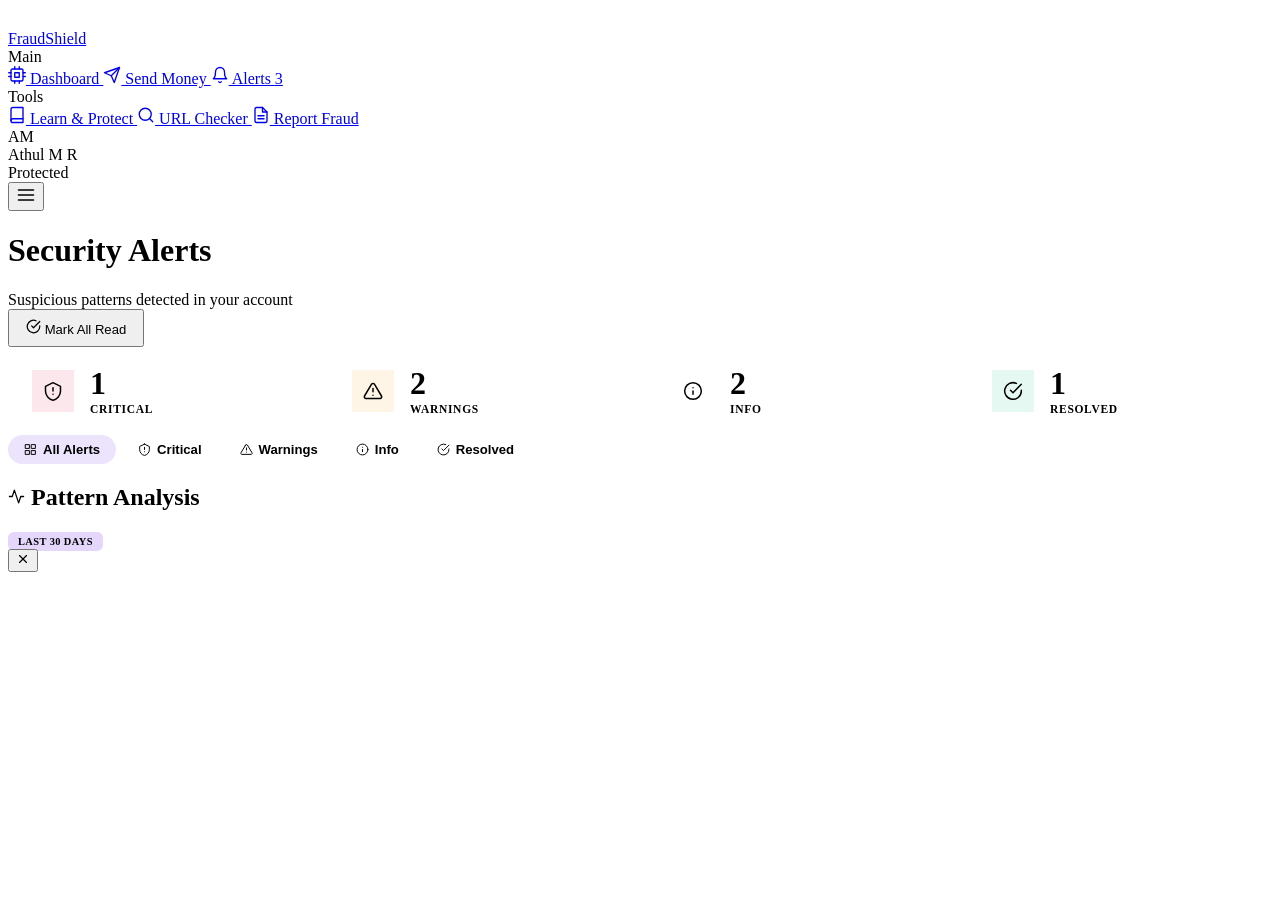
==== commit 841496eb: "normalizing username in all the pages" ====
--- a/alerts.html
+++ b/alerts.html
@@ -2,11 +2,12 @@
 <html lang="en">
 <head>
   <meta charset="UTF-8"/>
-  <meta name="viewport" content="width=device-width, initial-scale=1.0"/>
+  <meta name="viewport" content="width=device-width, initial-scale=1.0, maximum-scale=1.0, user-scalable=no, viewport-fit=cover"/>
   <title>Security Alerts – FraudShield</title>
   <meta name="description" content="Review and manage all your security alerts and fraud warnings."/>
   <link rel="stylesheet" href="styles/main.css"/>
   <link rel="stylesheet" href="styles/dashboard.css"/>
+  <link rel="stylesheet" href="styles/mobile.css"/>
 </head>
 <body>
 <div class="app-body">
@@ -51,9 +52,9 @@
   </nav>
   <div class="sidebar-footer">
     <div class="sidebar-user">
-      <div class="user-avatar">RK</div>
+      <div class="user-avatar">AM</div>
       <div>
-        <div class="user-name">Rahul Kumar</div>
+        <div class="user-name">Athul M R</div>
         <div class="user-status"><span class="status-dot"></span> Protected</div>
       </div>
     </div>
--- a/styles/mobile.css
+++ b/styles/mobile.css
@@ -0,0 +1,730 @@
+/* ====================================================
+   FraudShield – mobile.css
+   Mobile-first responsive overrides for Android/iOS browsers
+   ==================================================== */
+
+/* ---- Prevent zoom on mobile ---- */
+html {
+  -webkit-text-size-adjust: 100%;
+  -ms-text-size-adjust: 100%;
+  touch-action: manipulation;
+}
+
+/* ---- Safe area insets (for notched phones) ---- */
+body {
+  padding-top: env(safe-area-inset-top, 0);
+  padding-bottom: env(safe-area-inset-bottom, 0);
+}
+
+/* ====================================================
+   TABLET BREAKPOINT (max-width: 768px)
+   ==================================================== */
+@media (max-width: 768px) {
+
+  /* ---- Hide sidebar, show bottom nav ---- */
+  .sidebar {
+    position: fixed !important;
+    top: auto !important;
+    bottom: 0 !important;
+    left: 0 !important;
+    right: 0 !important;
+    width: 100% !important;
+    height: auto !important;
+    flex-direction: row !important;
+    border-right: none !important;
+    border-top: 1px solid var(--border) !important;
+    background: rgba(8, 10, 20, 0.95) !important;
+    backdrop-filter: blur(20px) !important;
+    -webkit-backdrop-filter: blur(20px) !important;
+    z-index: 1100 !important;
+    padding: 0 !important;
+    padding-bottom: env(safe-area-inset-bottom, 0) !important;
+  }
+
+  /* Hide sidebar header, footer, section labels */
+  .sidebar-header,
+  .sidebar-footer,
+  .nav-section-label {
+    display: none !important;
+  }
+
+  /* Convert nav to horizontal bottom bar */
+  .sidebar-nav {
+    flex-direction: row !important;
+    padding: 0 !important;
+    gap: 0 !important;
+    width: 100% !important;
+    justify-content: space-around !important;
+    align-items: center !important;
+    overflow-x: auto !important;
+    -webkit-overflow-scrolling: touch;
+  }
+
+  /* Nav items as bottom tabs */
+  .nav-item {
+    flex-direction: column !important;
+    gap: 3px !important;
+    padding: 10px 6px 8px !important;
+    border-radius: 0 !important;
+    font-size: 0.6rem !important;
+    font-weight: 700 !important;
+    text-align: center !important;
+    min-width: 52px !important;
+    white-space: nowrap !important;
+    color: var(--t3) !important;
+  }
+
+  .nav-item.active {
+    color: var(--violet-lt) !important;
+    background: transparent !important;
+  }
+
+  .nav-item .icon {
+    width: 20px !important;
+    height: 20px !important;
+  }
+
+  /* Nav badge (alerts count) */
+  .nav-badge {
+    position: absolute !important;
+    top: 4px !important;
+    right: calc(50% - 18px) !important;
+    margin-left: 0 !important;
+    font-size: 0.55rem !important;
+    padding: 1px 4px !important;
+    min-width: 14px !important;
+    height: 14px !important;
+  }
+
+  .nav-item {
+    position: relative !important;
+  }
+
+  /* ---- Main content: remove sidebar margin ---- */
+  .main-content {
+    margin-left: 0 !important;
+    padding-bottom: 80px !important;
+    /* Space for bottom nav */
+  }
+
+  .app-body {
+    flex-direction: column !important;
+  }
+
+  /* ---- Topbar ---- */
+  .topbar {
+    padding: 0 1rem !important;
+    height: 64px !important;
+  }
+
+  .topbar-title h1 {
+    font-size: 1.05rem !important;
+  }
+
+  .topbar-title span {
+    font-size: 0.68rem !important;
+  }
+
+  .menu-toggle {
+    display: none !important;
+  }
+
+  .live-pill {
+    display: none !important;
+  }
+
+  .topbar-end {
+    gap: 8px !important;
+    display: flex !important;
+    align-items: center !important;
+  }
+
+  /* ---- Page Body ---- */
+  .page-body {
+    padding: 1.25rem !important;
+  }
+
+  /* ---- Safety Score Card ---- */
+  .score-card {
+    flex-direction: column !important;
+    text-align: center !important;
+    padding: 1.5rem !important;
+    gap: 1.5rem !important;
+  }
+
+  .score-number {
+    font-size: 3.2rem !important;
+  }
+
+  .score-max {
+    font-size: 1.2rem !important;
+  }
+
+  .score-tip {
+    max-width: 100% !important;
+  }
+
+  .score-actions {
+    justify-content: center !important;
+  }
+
+  .score-ring-wrap {
+    order: -1 !important;
+  }
+
+  /* ---- Stats Grid ---- */
+  .stats-grid {
+    grid-template-columns: repeat(2, 1fr) !important;
+    gap: 0.75rem !important;
+    margin-top: 1.25rem !important;
+  }
+
+  .stat-card {
+    padding: 1rem !important;
+  }
+
+  .stat-value {
+    font-size: 1.6rem !important;
+  }
+
+  .stat-label {
+    font-size: 0.75rem !important;
+  }
+
+  .stat-icon {
+    width: 36px !important;
+    height: 36px !important;
+    border-radius: 10px !important;
+  }
+
+  .chip {
+    font-size: 0.55rem !important;
+    padding: 2px 6px !important;
+  }
+
+  /* ---- Quick Actions Grid ---- */
+  .actions-grid {
+    grid-template-columns: repeat(3, 1fr) !important;
+    gap: 0.75rem !important;
+  }
+
+  .action-tile {
+    padding: 1rem 0.5rem !important;
+    font-size: 0.72rem !important;
+    gap: 6px !important;
+  }
+
+  .action-tile-icon {
+    width: 36px !important;
+    height: 36px !important;
+    border-radius: 10px !important;
+  }
+
+  .action-tile-icon svg {
+    width: 18px !important;
+    height: 18px !important;
+  }
+
+  /* ---- Two Column Layouts ---- */
+  .two-col,
+  .two-col-asym {
+    grid-template-columns: 1fr !important;
+    gap: 1rem !important;
+  }
+
+  /* ---- Glass Cards ---- */
+  .glass-card {
+    border-radius: 18px !important;
+    padding: 1.25rem !important;
+  }
+
+  .col-card {
+    padding: 1.25rem !important;
+  }
+
+  .section-head h2 {
+    font-size: 0.95rem !important;
+  }
+
+  /* ---- Transaction Rows ---- */
+  .txn-row {
+    padding: 0.875rem 1rem !important;
+    gap: 12px !important;
+    border-radius: 16px !important;
+    margin-bottom: 8px !important;
+  }
+
+  .txn-avatar {
+    width: 40px !important;
+    height: 40px !important;
+    border-radius: 12px !important;
+    font-size: 0.75rem !important;
+  }
+
+  .txn-name {
+    font-size: 0.85rem !important;
+  }
+
+  .txn-sub {
+    font-size: 0.65rem !important;
+  }
+
+  .txn-amount {
+    font-size: 0.9rem !important;
+  }
+
+  .txn-badge {
+    font-size: 0.55rem !important;
+    padding: 2px 7px !important;
+  }
+
+  /* ---- Alert Rows ---- */
+  .alert-row {
+    padding: 10px 12px !important;
+    gap: 10px !important;
+    border-radius: 14px !important;
+  }
+
+  .alert-row-icon {
+    width: 34px !important;
+    height: 34px !important;
+  }
+
+  .alert-row-title {
+    font-size: 0.82rem !important;
+  }
+
+  .alert-row-desc {
+    font-size: 0.68rem !important;
+  }
+
+  /* ---- Radar Grid ---- */
+  .radar-grid {
+    gap: 0.75rem !important;
+  }
+
+  /* ---- Notification Drawer ---- */
+  .notif-drawer {
+    width: 100% !important;
+    right: -100% !important;
+  }
+
+  .notif-drawer.open {
+    transform: translateX(-100%) !important;
+  }
+
+  /* ---- Modal System ---- */
+  .modal-overlay {
+    left: 0 !important;
+    padding: 1rem !important;
+    align-items: flex-end !important;
+  }
+
+  .modal-box {
+    border-radius: 24px 24px 0 0 !important;
+    max-height: 90vh !important;
+    overflow-y: auto !important;
+  }
+
+  .success-modal-box {
+    padding: 2rem 1.5rem !important;
+  }
+
+  /* ---- Transaction Page Layout ---- */
+  .txn-layout {
+    grid-template-columns: 1fr !important;
+    gap: 1rem !important;
+  }
+
+  .txn-main-card {
+    padding: 1.25rem !important;
+  }
+
+  .form-input {
+    padding: 14px 16px !important;
+    font-size: 16px !important;
+    /* Prevents iOS zoom on focus */
+  }
+
+  /* ---- URL Checker ---- */
+  .url-input-wrap {
+    flex-direction: column !important;
+  }
+
+  .url-scan-card {
+    padding: 1.25rem !important;
+  }
+
+  .check-grid {
+    grid-template-columns: repeat(2, 1fr) !important;
+    gap: 0.5rem !important;
+  }
+
+  .result-verdict-row {
+    flex-wrap: wrap !important;
+    gap: 10px !important;
+  }
+
+  .verdict-url {
+    max-width: 240px !important;
+  }
+
+  /* ---- Report Page ---- */
+  .report-columns {
+    grid-template-columns: 1fr !important;
+    gap: 1rem !important;
+  }
+
+  .fraud-type-grid {
+    grid-template-columns: repeat(2, 1fr) !important;
+    gap: 0.625rem !important;
+  }
+
+  .emergency-bar {
+    flex-direction: column !important;
+    text-align: center !important;
+    gap: 0.75rem !important;
+    padding: 1rem !important;
+  }
+
+  .emergency-bar-left {
+    flex-direction: column !important;
+    align-items: center !important;
+  }
+
+  .step-indicator {
+    overflow-x: auto !important;
+    padding-bottom: 0.5rem !important;
+  }
+
+  /* ---- Alerts Page ---- */
+  .alerts-summary-bar {
+    grid-template-columns: repeat(2, 1fr) !important;
+    gap: 0.75rem !important;
+  }
+
+  .summary-tile {
+    padding: 1rem !important;
+  }
+
+  .stile-count {
+    font-size: 1.5rem !important;
+  }
+
+  .filter-tabs {
+    overflow-x: auto !important;
+    flex-wrap: nowrap !important;
+    padding-bottom: 0.5rem !important;
+    -webkit-overflow-scrolling: touch;
+  }
+
+  .filter-tab {
+    white-space: nowrap !important;
+    flex-shrink: 0 !important;
+  }
+
+  .full-alert-card {
+    padding: 1rem 1.25rem !important;
+  }
+
+  .alert-card-actions {
+    flex-wrap: wrap !important;
+  }
+
+  /* ---- Learn Page ---- */
+  .lessons-grid {
+    grid-template-columns: 1fr !important;
+    gap: 1rem !important;
+  }
+
+  .journey-card {
+    padding: 1.25rem !important;
+  }
+
+  .journey-meta {
+    gap: 1rem !important;
+    flex-wrap: wrap !important;
+    justify-content: center !important;
+  }
+
+  .j-stat-val {
+    font-size: 1.5rem !important;
+  }
+
+  .mod-tabs {
+    overflow-x: auto !important;
+    flex-wrap: nowrap !important;
+    padding-bottom: 0.5rem !important;
+    -webkit-overflow-scrolling: touch;
+  }
+
+  .mod-tab {
+    white-space: nowrap !important;
+    flex-shrink: 0 !important;
+  }
+
+  .lesson-modal-wrap {
+    padding: 1.25rem !important;
+    max-height: 80vh !important;
+  }
+
+  /* ---- ML Intelligence section ---- */
+  .glass-card .glass-card {
+    padding: 1.25rem !important;
+  }
+
+  /* ---- Pattern grid ---- */
+  .pattern-grid {
+    grid-template-columns: 1fr !important;
+  }
+
+  /* ---- Flag cards ---- */
+  .flag-cards {
+    grid-template-columns: 1fr !important;
+  }
+
+  /* ---- Buttons ---- */
+  .btn {
+    padding: 12px 20px !important;
+    font-size: 0.88rem !important;
+  }
+
+  .btn-sm {
+    padding: 8px 14px !important;
+    font-size: 0.76rem !important;
+  }
+
+  /* ---- Recent checks ---- */
+  .recent-item {
+    padding: 10px 8px !important;
+  }
+
+  .ri-url {
+    max-width: 120px !important;
+  }
+
+  .ri-time {
+    display: none !important;
+  }
+
+  /* ---- Upload zone ---- */
+  .upload-zone {
+    padding: 1.5rem !important;
+  }
+
+  /* ---- Helpline items ---- */
+  .helpline-item {
+    flex-wrap: wrap !important;
+    gap: 8px !important;
+  }
+
+  /* ---- Threat strips ---- */
+  .threat-strips {
+    grid-template-columns: 1fr !important;
+  }
+
+  /* ---- Notif items ---- */
+  .notif-item {
+    padding: 12px !important;
+  }
+}
+
+/* ====================================================
+   SMALL PHONE BREAKPOINT (max-width: 400px)
+   ==================================================== */
+@media (max-width: 400px) {
+
+  .stats-grid {
+    grid-template-columns: 1fr !important;
+  }
+
+  .actions-grid {
+    grid-template-columns: repeat(2, 1fr) !important;
+  }
+
+  .score-number {
+    font-size: 2.6rem !important;
+  }
+
+  .ring-svg {
+    width: 110px !important;
+    height: 110px !important;
+  }
+
+  .hero-h1 {
+    font-size: 1.8rem !important;
+  }
+
+  .hero-desc {
+    font-size: 0.9rem !important;
+  }
+
+  .hero-stats {
+    flex-direction: column !important;
+    gap: 0.75rem !important;
+  }
+
+  .stat-val {
+    font-size: 1.8rem !important;
+  }
+
+  .check-grid {
+    grid-template-columns: 1fr !important;
+  }
+
+  .fraud-type-grid {
+    grid-template-columns: 1fr !important;
+  }
+
+  .alerts-summary-bar {
+    grid-template-columns: 1fr !important;
+  }
+
+  .nav-item {
+    font-size: 0.55rem !important;
+    min-width: 44px !important;
+    padding: 8px 4px 6px !important;
+  }
+}
+
+/* ====================================================
+   LANDING PAGE MOBILE (index.html)
+   ==================================================== */
+@media (max-width: 768px) {
+  .nav-premium {
+    padding: 0 5% !important;
+    height: 60px !important;
+  }
+
+  .logo-text {
+    font-size: 1.1rem !important;
+  }
+
+  .hero-section {
+    padding: 100px 5% 60px !important;
+    min-height: auto !important;
+  }
+
+  .hero-h1 {
+    font-size: clamp(2rem, 7vw, 2.8rem) !important;
+  }
+
+  .hero-desc {
+    font-size: 1rem !important;
+  }
+
+  .hero-ctas {
+    flex-direction: column !important;
+    align-items: stretch !important;
+  }
+
+  .hero-ctas .btn {
+    text-align: center !important;
+    padding: 14px 24px !important;
+  }
+
+  .hero-visual {
+    margin-top: 2.5rem !important;
+    padding: 1.25rem !important;
+    border-radius: 24px !important;
+  }
+
+  .hero-stats {
+    grid-template-columns: 1fr !important;
+    gap: 1rem !important;
+    text-align: center !important;
+  }
+
+  .stat-card {
+    text-align: center !important;
+  }
+
+  .preview-card {
+    padding: 1.25rem !important;
+    border-radius: 16px !important;
+  }
+}
+
+/* ====================================================
+   TOUCH OPTIMIZATIONS
+   ==================================================== */
+@media (hover: none) and (pointer: coarse) {
+
+  /* Remove hover effects on touch devices */
+  .txn-row:hover,
+  .action-tile:hover,
+  .nav-item:hover,
+  .lesson-card:hover,
+  .feature-card:hover,
+  .threat-card:hover,
+  .full-alert-card:hover {
+    transform: none !important;
+  }
+
+  /* Add active states instead */
+  .txn-row:active {
+    background: rgba(255, 255, 255, 0.06) !important;
+    transform: scale(0.98) !important;
+  }
+
+  .action-tile:active {
+    background: rgba(255, 255, 255, 0.06) !important;
+    transform: scale(0.96) !important;
+  }
+
+  .nav-item:active {
+    opacity: 0.7 !important;
+  }
+
+  .btn:active {
+    transform: scale(0.97) !important;
+  }
+
+  .lesson-card:active {
+    transform: scale(0.98) !important;
+  }
+
+  .full-alert-card:active {
+    background: rgba(255, 255, 255, 0.04) !important;
+  }
+
+  /* Ensure minimum touch target size */
+  .icon-btn {
+    min-width: 44px !important;
+    min-height: 44px !important;
+  }
+
+  .filter-tab,
+  .mod-tab {
+    min-height: 40px !important;
+    padding: 8px 16px !important;
+  }
+
+  /* Prevent text selection on interactive elements */
+  .btn,
+  .action-tile,
+  .nav-item,
+  .filter-tab,
+  .mod-tab,
+  .quiz-opt,
+  .fraud-type-card {
+    -webkit-user-select: none;
+    user-select: none;
+    -webkit-tap-highlight-color: transparent;
+  }
+
+  /* Smooth scrolling */
+  .sidebar-nav,
+  .filter-tabs,
+  .mod-tabs {
+    scroll-behavior: smooth;
+    scrollbar-width: none;
+    -ms-overflow-style: none;
+  }
+
+  .sidebar-nav::-webkit-scrollbar,
+  .filter-tabs::-webkit-scrollbar,
+  .mod-tabs::-webkit-scrollbar {
+    display: none;
+  }
+}
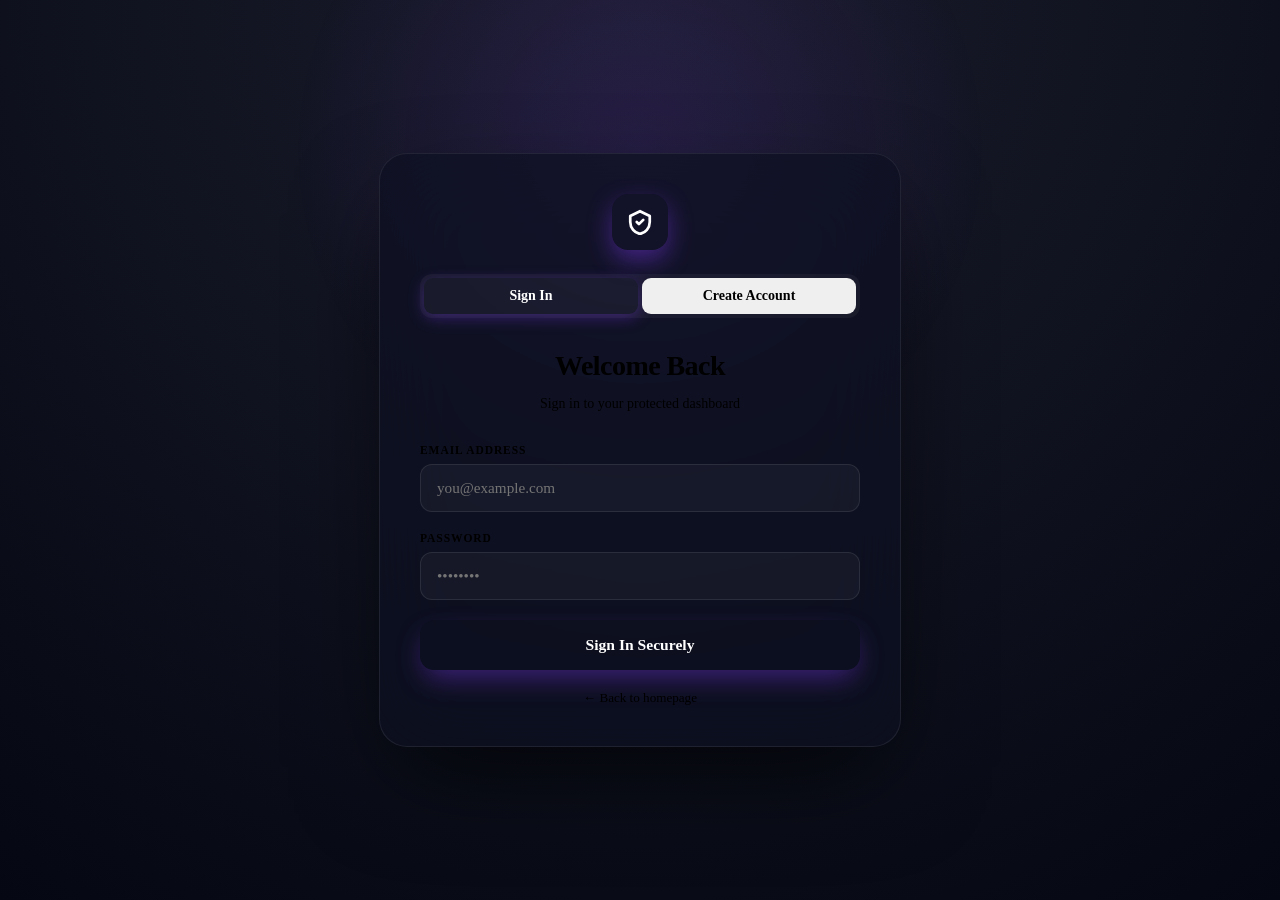
==== commit cde86d9d: "feat: FastAPI backend, live dashboard, threat tracking & UPI payment AI model - Replaced Flask with " ====
--- a/alerts.html
+++ b/alerts.html
@@ -34,7 +34,7 @@
     <a href="alerts.html" class="nav-item active">
       <svg width="18" height="18" viewBox="0 0 24 24" fill="none" stroke="currentColor" stroke-width="1.8" stroke-linecap="round" stroke-linejoin="round" class="icon"><path d="M18 8A6 6 0 006 8c0 7-3 9-3 9h18s-3-2-3-9"/><path d="M13.73 21a2 2 0 01-3.46 0"/></svg>
       Alerts
-      <span class="nav-badge" id="alertBadge">3</span>
+      <span class="nav-badge" id="alertBadge" style="display:none">0</span>
     </a>
     <div class="nav-section-label">Tools</div>
     <a href="learn.html" class="nav-item">
@@ -52,9 +52,9 @@
   </nav>
   <div class="sidebar-footer">
     <div class="sidebar-user">
-      <div class="user-avatar">AM</div>
+      <div class="user-avatar" id="sidebarAvatar">AM</div>
       <div>
-        <div class="user-name">Athul M R</div>
+        <div class="user-name" id="sidebarName">Athul M R</div>
         <div class="user-status"><span class="status-dot"></span> Protected</div>
       </div>
     </div>
@@ -68,7 +68,7 @@
     </button>
     <div class="topbar-title">
       <h1>Security Alerts</h1>
-      <span>Suspicious patterns detected in your account</span>
+      <p style="font-size:0.82rem;color:var(--t3);margin-top:2px">Real-time threat monitoring and history</p>
     </div>
     <div class="topbar-end">
       <button class="btn btn-ghost" id="markAllReadBtn" onclick="markAllRead()" style="font-size:0.82rem;padding:8px 16px">
@@ -81,14 +81,14 @@
   <div class="page-body">
 
     <!-- Summary Bar -->
-    <div class="alerts-summary-bar anim-up">
+    <div class="alerts-summary-bar anim-up" style="grid-template-columns: 1fr 1fr; gap: 1.5rem">
       <div class="summary-tile">
         <div class="summary-tile-icon si-crimson">
           <svg width="20" height="20" viewBox="0 0 24 24" fill="none" stroke="currentColor" stroke-width="1.8" stroke-linecap="round" stroke-linejoin="round"><path d="M12 2L3 6.5v5.5C3 17.5 7 22 12 23c5-1 9-5.5 9-11V6.5L12 2z"/><line x1="12" y1="8" x2="12" y2="12"/><line x1="12" y1="16" x2="12.01" y2="16"/></svg>
         </div>
         <div>
-          <div class="stile-count" style="color:var(--crimson-lt)" id="cnt-critical">1</div>
-          <div class="stile-label">Critical</div>
+          <div class="stile-count" style="color:var(--crimson-lt)" id="cnt-critical">0</div>
+          <div class="stile-label">Critical Risks</div>
         </div>
       </div>
       <div class="summary-tile">
@@ -96,26 +96,8 @@
           <svg width="20" height="20" viewBox="0 0 24 24" fill="none" stroke="currentColor" stroke-width="1.8" stroke-linecap="round" stroke-linejoin="round"><path d="M10.29 3.86L1.82 18a2 2 0 001.71 3h16.94a2 2 0 001.71-3L13.71 3.86a2 2 0 00-3.42 0z"/><line x1="12" y1="9" x2="12" y2="13"/><line x1="12" y1="17" x2="12.01" y2="17"/></svg>
         </div>
         <div>
-          <div class="stile-count" style="color:var(--amber-lt)" id="cnt-warning">2</div>
+          <div class="stile-count" style="color:var(--amber-lt)" id="cnt-warning">0</div>
           <div class="stile-label">Warnings</div>
-        </div>
-      </div>
-      <div class="summary-tile">
-        <div class="summary-tile-icon si-sky">
-          <svg width="20" height="20" viewBox="0 0 24 24" fill="none" stroke="currentColor" stroke-width="1.8" stroke-linecap="round" stroke-linejoin="round"><circle cx="12" cy="12" r="10"/><line x1="12" y1="8" x2="12" y2="8"/><line x1="12" y1="12" x2="12" y2="16"/></svg>
-        </div>
-        <div>
-          <div class="stile-count" style="color:var(--sky-lt)" id="cnt-info">2</div>
-          <div class="stile-label">Info</div>
-        </div>
-      </div>
-      <div class="summary-tile">
-        <div class="summary-tile-icon si-emerald">
-          <svg width="20" height="20" viewBox="0 0 24 24" fill="none" stroke="currentColor" stroke-width="1.8" stroke-linecap="round" stroke-linejoin="round"><path d="M22 11.08V12a10 10 0 11-5.93-9.14"/><polyline points="22,4 12,14.01 9,11.01"/></svg>
-        </div>
-        <div>
-          <div class="stile-count" style="color:var(--emerald-lt)" id="cnt-resolved">1</div>
-          <div class="stile-label">Resolved</div>
         </div>
       </div>
     </div>
@@ -124,7 +106,7 @@
     <div class="filter-tabs anim-up" id="filterTabs">
       <button class="filter-tab active" data-filter="all" onclick="filterAlerts('all',this)">
         <svg width="13" height="13" viewBox="0 0 24 24" fill="none" stroke="currentColor" stroke-width="1.8" stroke-linecap="round" stroke-linejoin="round"><rect x="3" y="3" width="7" height="7"/><rect x="14" y="3" width="7" height="7"/><rect x="14" y="14" width="7" height="7"/><rect x="3" y="14" width="7" height="7"/></svg>
-        All Alerts
+        All Risks
       </button>
       <button class="filter-tab" data-filter="critical" onclick="filterAlerts('critical',this)">
         <svg width="13" height="13" viewBox="0 0 24 24" fill="none" stroke="currentColor" stroke-width="1.8" stroke-linecap="round" stroke-linejoin="round"><path d="M12 2L3 6.5v5.5C3 17.5 7 22 12 23c5-1 9-5.5 9-11V6.5L12 2z"/><line x1="12" y1="8" x2="12" y2="12"/><line x1="12" y1="16" x2="12.01" y2="16"/></svg>
@@ -134,30 +116,10 @@
         <svg width="13" height="13" viewBox="0 0 24 24" fill="none" stroke="currentColor" stroke-width="1.8" stroke-linecap="round" stroke-linejoin="round"><path d="M10.29 3.86L1.82 18a2 2 0 001.71 3h16.94a2 2 0 001.71-3L13.71 3.86a2 2 0 00-3.42 0z"/><line x1="12" y1="9" x2="12" y2="13"/><line x1="12" y1="17" x2="12.01" y2="17"/></svg>
         Warnings
       </button>
-      <button class="filter-tab" data-filter="info" onclick="filterAlerts('info',this)">
-        <svg width="13" height="13" viewBox="0 0 24 24" fill="none" stroke="currentColor" stroke-width="1.8" stroke-linecap="round" stroke-linejoin="round"><circle cx="12" cy="12" r="10"/><line x1="12" y1="8" x2="12" y2="8"/><line x1="12" y1="12" x2="12" y2="16"/></svg>
-        Info
-      </button>
-      <button class="filter-tab" data-filter="resolved" onclick="filterAlerts('resolved',this)">
-        <svg width="13" height="13" viewBox="0 0 24 24" fill="none" stroke="currentColor" stroke-width="1.8" stroke-linecap="round" stroke-linejoin="round"><path d="M22 11.08V12a10 10 0 11-5.93-9.14"/><polyline points="22,4 12,14.01 9,11.01"/></svg>
-        Resolved
-      </button>
     </div>
 
     <!-- Alert List -->
-    <div id="alertsContainer" style="display:flex;flex-direction:column;gap:0.875rem"></div>
-
-    <!-- Pattern Analysis -->
-    <div class="glass-card col-card anim-up">
-      <div class="section-head">
-        <h2>
-          <svg width="17" height="17" viewBox="0 0 24 24" fill="none" stroke="currentColor" stroke-width="1.8" stroke-linecap="round" stroke-linejoin="round" class="icon"><polyline points="22,12 18,12 15,21 9,3 6,12 2,12"/></svg>
-          Pattern Analysis
-        </h2>
-        <span class="chip chip-violet">Last 30 days</span>
-      </div>
-      <div class="pattern-grid" id="patternGrid"></div>
-    </div>
+    <div id="alertsContainer" style="display:flex;flex-direction:column;gap:0.875rem;margin-bottom:2rem"></div>
 
   </div>
 </main>
@@ -175,6 +137,7 @@
 
 <script src="js/app.js"></script>
 <script src="js/icons.js"></script>
-<script src="js/alerts.js"></script>
+<script src="js/auth.js"></script>
+<script src="js/alerts.js?v=2.0"></script>
 </body>
 </html>
--- a/styles/mobile.css
+++ b/styles/mobile.css
@@ -181,14 +181,16 @@
 
   .stat-card {
     padding: 1rem !important;
+    overflow: hidden !important;
   }
 
   .stat-value {
-    font-size: 1.6rem !important;
+    font-size: 1.5rem !important;
+    word-break: break-all !important;
   }
 
   .stat-label {
-    font-size: 0.75rem !important;
+    font-size: 0.72rem !important;
   }
 
   .stat-icon {
@@ -201,6 +203,11 @@
     font-size: 0.55rem !important;
     padding: 2px 6px !important;
   }
+
+  .stat-card-top {
+    margin-bottom: 0.625rem !important;
+  }
+
 
   /* ---- Quick Actions Grid ---- */
   .actions-grid {
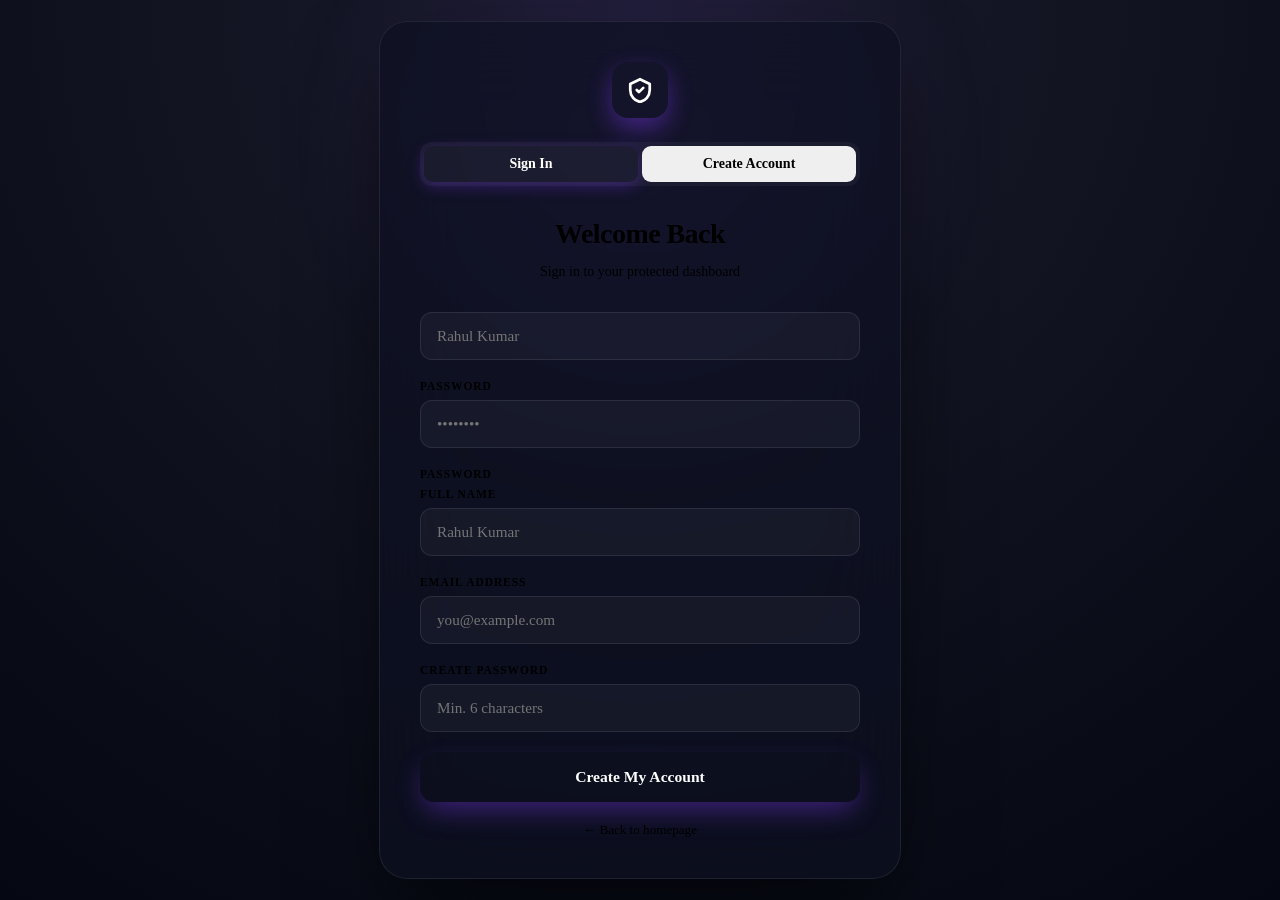
==== commit c9e1eacf: "Merge pull request #9 from Dhanushkumar4-ai/main feat: FastAPI backend, live dashboard, threat track" ====
--- a/alerts.html
+++ b/alerts.html
@@ -50,14 +50,26 @@
       Report Fraud
     </a>
   </nav>
-  <div class="sidebar-footer">
-    <div class="sidebar-user">
-      <div class="user-avatar" id="sidebarAvatar">AM</div>
-      <div>
-        <div class="user-name" id="sidebarName">Athul M R</div>
-        <div class="user-status"><span class="status-dot"></span> Protected</div>
+        <div class="sidebar-footer">
+        <div class="sidebar-user" style="display: flex; align-items: center; justify-content: space-between; width: 100%;">
+          <div style="display: flex; align-items: center; gap: 12px;">
+            <div class="user-avatar" id="sidebarAvatar">AM</div>
+            <div>
+              <div class="user-name" id="sidebarName">Athul M R</div>
+              <div class="user-status">
+                <span class="status-dot"></span> Protected
+              </div>
+            </div>
+          </div>
+          <button onclick="logout()" style="background: none; border: none; color: var(--danger); cursor: pointer; padding: 8px;" title="Log Out">
+            <svg width="20" height="20" viewBox="0 0 24 24" fill="none" stroke="currentColor" stroke-width="2" stroke-linecap="round" stroke-linejoin="round">
+              <path d="M9 21H5a2 2 0 0 1-2-2V5a2 2 0 0 1 2-2h4"></path>
+              <polyline points="16 17 21 12 16 7"></polyline>
+              <line x1="21" y1="12" x2="9" y2="12"></line>
+            </svg>
+          </button>
+        </div>
       </div>
-    </div>
   </div>
 </aside>
 
@@ -75,8 +87,15 @@
         <svg width="15" height="15" viewBox="0 0 24 24" fill="none" stroke="currentColor" stroke-width="2" stroke-linecap="round" stroke-linejoin="round"><path d="M22 11.08V12a10 10 0 11-5.93-9.14"/><polyline points="22,4 12,14.01 9,11.01"/></svg>
         Mark All Read
       </button>
-    </div>
-  </header>
+          <button class="icon-btn" onclick="logout()" title="Log Out" style="color: var(--danger);">
+            <svg width="18" height="18" viewBox="0 0 24 24" fill="none" stroke="currentColor" stroke-width="2" stroke-linecap="round" stroke-linejoin="round">
+              <path d="M9 21H5a2 2 0 0 1-2-2V5a2 2 0 0 1 2-2h4"></path>
+              <polyline points="16 17 21 12 16 7"></polyline>
+              <line x1="21" y1="12" x2="9" y2="12"></line>
+            </svg>
+          </button>
+        </div>
+      </header>
 
   <div class="page-body">
 
